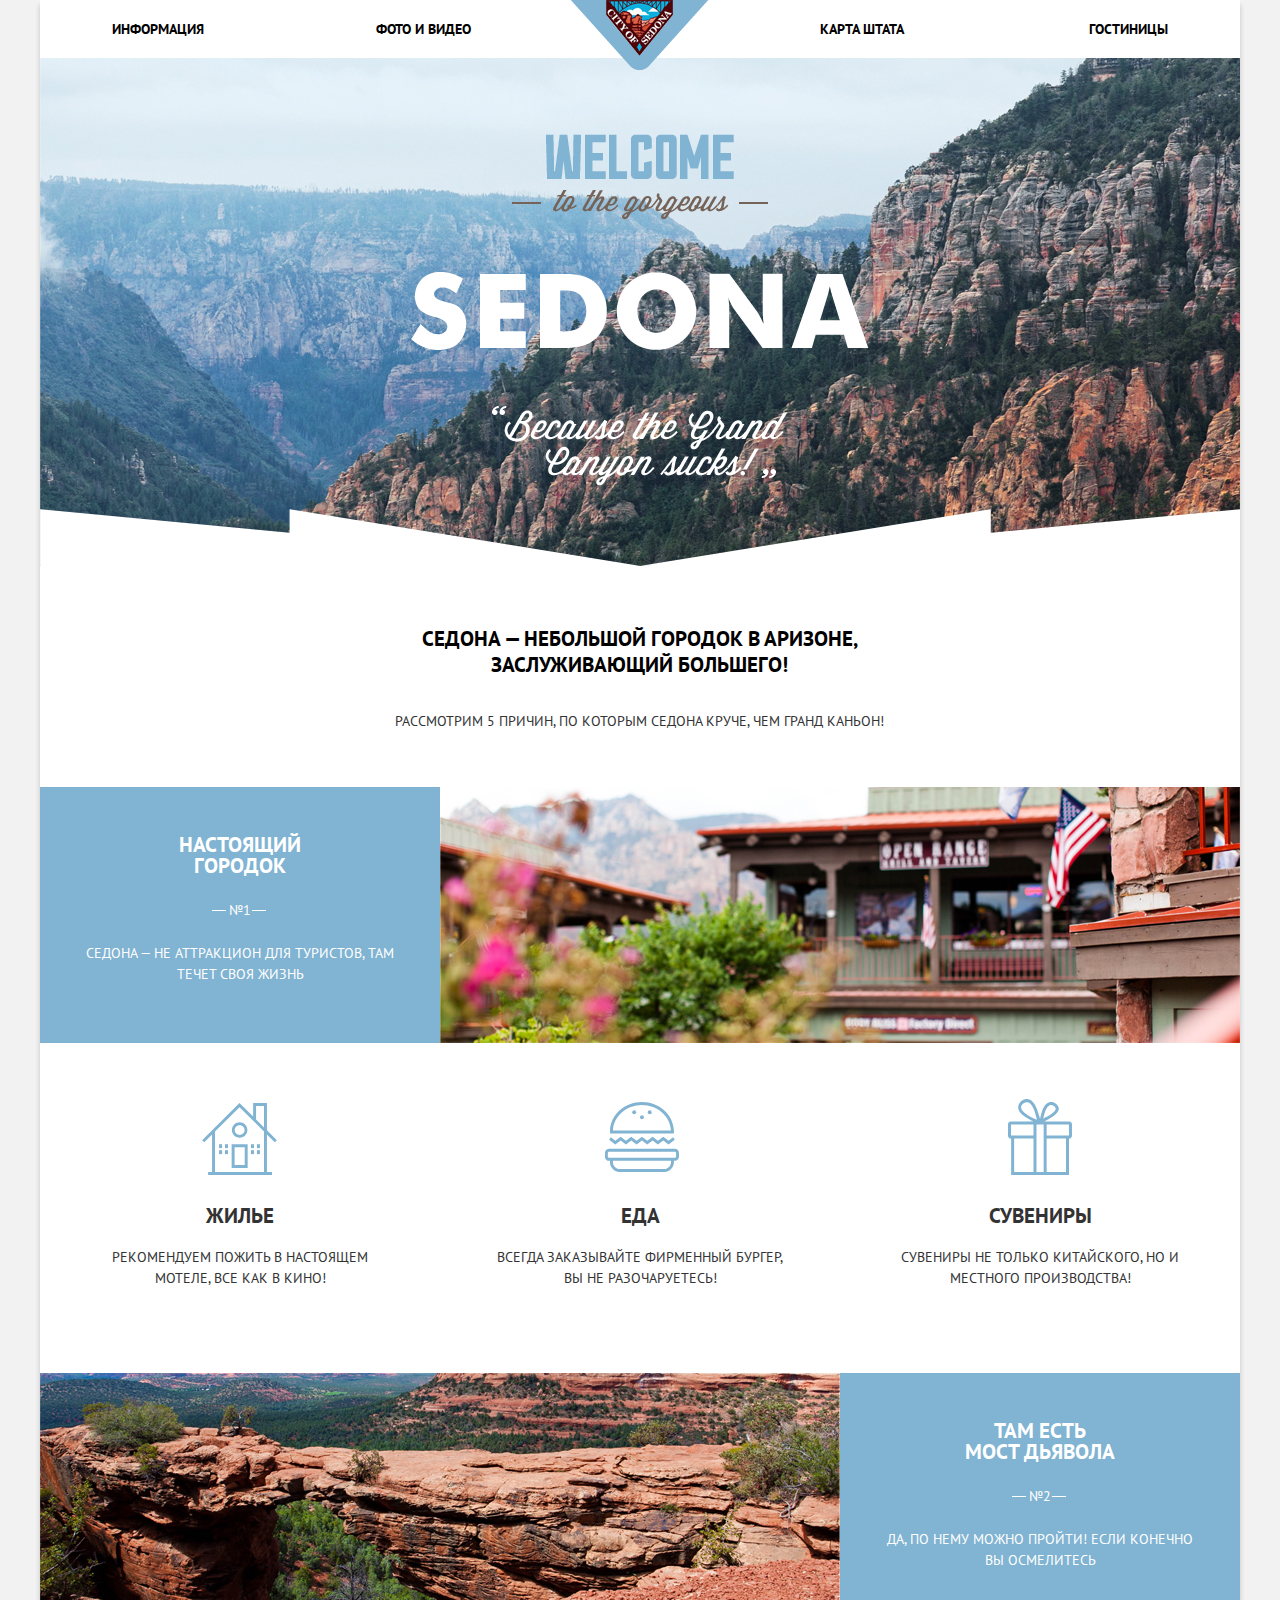
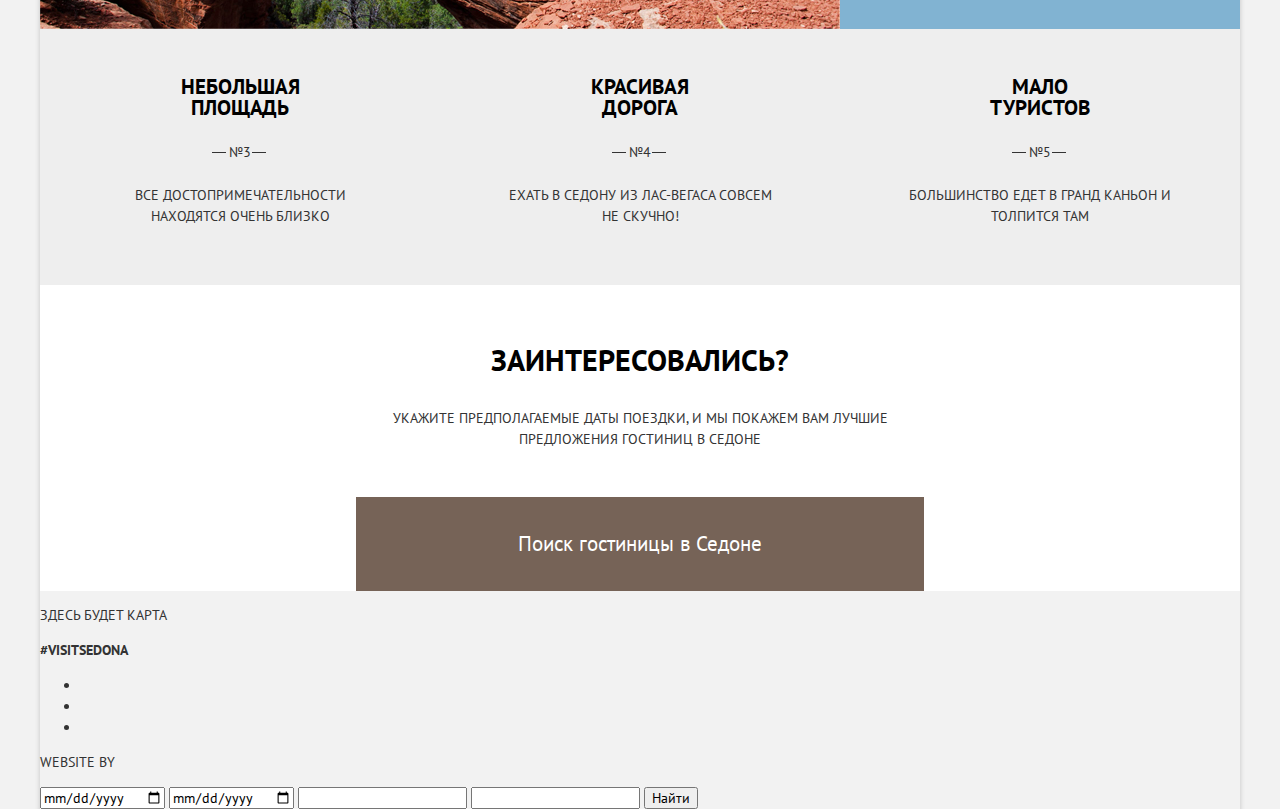
==== index.html @ 6e36c5c6 "add styles to reservation section" ====
<!DOCTYPE html>
<html lang="ru">

<head>
    <meta charset="UTF-8">
    <title>Седона</title>
    <link href="https://fonts.googleapis.com/css?family=PT+Sans:400,700&display=swap&subset=cyrillic" rel="stylesheet">
    <link href="css/normalize.css" rel="stylesheet">
    <link href="css/style.css" rel="stylesheet">
</head>

<body class="container">
    <header class="main-header">
        <a class="main-logo"><img src="img/main-logo.png" width="138" height="70" alt="Главный логотип"></a>
        <nav class="main-navigation">
            <ul class="main-menu">
                <li class="menu-item"><a href="#">Информация</a></li>
                <li class="menu-item"><a href="#">Фото и видео</a></li>
                <li class="menu-item"><a href="#">Карта штата</a></li>
                <li class="menu-item"><a href="hotels.html">Гостиницы</a></li>
            </ul>
        </nav>
        <div class="header-greeting-title">
            <img src="img/greetings_text.png" width="458" height="352" alt="Текст-приветствие">
        </div>
        <div class="about-description">
            <h2 class="visually-hidden">О городке Седона</h2>
            <b>Седона — небольшой городок в Аризоне, заслуживающий большего!</b>
            <p>Рассмотрим 5 причин, по которым Седона круче, чем гранд каньон!</p>
        </div>
    </header>
    <main>
        <h1 class="visually-hidden">Главная страница сайта «Седона»</h1>
        <section class="feature-1">
            <h2 class="visually-hidden">Первое преимущество городка Седона</h2>
            <div class="feature-info">
                <h2 class="feature-title">Настоящий<br> городок</h2>
                <p class="feature-number">№1</p>
                <p class="feature-description">Седона — не аттракцион для туристов, там течет своя жизнь</p>
            </div>
            <div class="feature-logo">
                <img src="img/feature_logo_1.jpg" width="800" height="256" alt="Фото городка Седона">
            </div>
        </section>
        <section class="services">
            <h2 class="visually-hidden">Услуги</h2>
            <ul class="services-list">
                <li class="services-item">
                    <h3 class="service-title">Жилье</h3>
                    <p class="service-description">Рекомендуем пожить в настоящем мотеле, все как в кино!</p>
                </li>
                <li class="services-item">
                    <h3 class="service-title">Еда</h3>
                    <p class="service-description">Всегда заказывайте фирменный бургер, вы не разочаруетесь!</p>
                </li>
                <li class="services-item">
                    <h3 class="service-title">Сувениры</h3>
                    <p class="service-description">Cувениры не только китайского, но и местного производства!</p>
                </li>
            </ul>
        </section>
        <section class="feature-2">
            <h2 class="visually-hidden">Второе преимущество городка Седона</h2>
            <div class="feature-logo">
                <img src="img/feature_logo_2.jpg" width="794" height="217" alt="Фото городка Седона">
            </div>
            <div class="feature-info">
                <h2 class="feature-title">Там есть<br> Мост дьявола</h2>
                <p class="feature-number">№2</p>
                <p class="feature-description">Да, по нему можно пройти! Если конечно вы осмелитесь</p>
            </div>
        </section>
        <section class="feature-3-5">
            <h2 class="visually-hidden">Остальные три преимущества городка Седона</h2>
            <div class="feature-info">
                <h2 class="feature-title">Небольшая<br> площадь</h2>
                <p class="feature-number">№3</p>
                <p class="feature-description">Все достопримечательности находятся очень близко</p>
            </div>
            <div class="feature-info">
                <h2 class="feature-title">Красивая<br> дорога</h2>
                <p class="feature-number">№4</p>
                <p class="feature-description">Ехать в Седону из Лас-Вегаса совсем не скучно!</p>
            </div>
            <div class="feature-info">
                <h2 class="feature-title">Мало<br> туристов</h2>
                <p class="feature-number">№5</p>
                <p class="feature-description">Большинство едет в гранд каньон и толпится там</p>
            </div>
        </section>
        <section class="reservation">
            <h2 class="visually-hidden">Резервирование гостиницы</h2>
            <b>Заинтересовались?</b>
            <p>Укажите предполагаемые даты поездки, и мы покажем вам лучшие предложения гостиниц в Седоне</p>
            <button type="button" class="reservation-button">Поиск гостиницы в Седоне</button>
        </section>
    </main>
    <footer class="main-footer">
        <div class="footer-contact-map">
            <h2 class="visually-hidden">Адрес города на интерактивной карте</h2>
            <p>Здесь будет карта</p>
        </div>
        <div class="footer-bottom">
            <b>#visitsedona</b>
            <div class="footer-social">
                <ul class="social-list">
                    <li><a class="social-item" href="#"><span class="visually-hidden">Twitter</span></a></li>
                    <li><a class="social-item" href="#"><span class="visually-hidden">Facebook</span></a></li>
                    <li><a class="social-item" href="#"><span class="visually-hidden">YouTube</span></a></li>
                </ul>
            </div>
            <div class="footer-developer">
                <p>Website by</p>
                <a class="footer-developer-logo" href="https://htmlacademy.ru/intensive/htmlcss"><span
                        class="visually-hidden">HTML Academy</span><a>
            </div>
        </div>
    </footer>
    <section class="modal">
        <h2 class="visually-hidden">Форма поиска гостиницы в Седоне</h2>
        <form action="" method="POST">
            <label for="date-arrived"></label>
            <input type="date" name="arrived-date" id="date-arrived">
            <label for="date-leave"></label>
            <input type="date" name="leave-date" id="date-leave">
            <label for="children"></label>
            <input type="text" name="children-number" id="children">
            <label for="adults"></label>
            <input type="text" name="adults-number" id="adults">
            <button type="submit">Найти</button>
        </form>
    </section>
</body>

</html>
---- css/style.css ----
body {
    min-width: 1200px;

    font-size: 14px;
    line-height: 21px;
    font-family: 'PT Sans', 'Arial', sans-serif;

    text-transform: uppercase;

    background-color: #f2f2f2;
    color: #333333;
}

.container {
    margin: 0 auto;

    width: 1200px;

    box-shadow: 0px 5px 5px 0px rgba(0, 0, 0, 0.2);
}

.visually-hidden:not(:focus):not(:active),
input[type="checkbox"].visually-hidden,
input[type="radio"].visually-hidden {
    position: absolute;

    width: 1px;
    height: 1px;
    margin: -1px;
    border: 0;
    padding: 0;

    white-space: nowrap;

    clip-path: inset(100%);
    clip: rect(0 0 0 0);
    overflow: hidden;
}

.main-header {
    position: relative;

    min-height: 780px;

    background-color: #fff;

    background: url("../img/header_bg.jpg") 0 0 no-repeat;
    z-index: -1;
}

.main-menu {
    display: flex;

    margin: 0;
    padding: 0 72px;

    list-style: none;

    background-color: #fff;
}

.main-logo img {
    position: absolute;

    display: block;
    top: 0;
    left: 50%;

    margin-left: -69px;

    width: 138px;
    height: 70px;
}

.menu-item {
    padding: 16px 0;

    width: 264px;

    text-align: left;
}

.menu-item:nth-child(n + 3) {
    text-align: right;
}

.menu-item a {

    line-height: 26px;
    font-weight: bold;

    text-decoration: none;

    color: #000;
}

.menu-item a:hover {
    color: #81b3d2;
}

.menu-item a:active {
    color: #000;
    opacity: 0.3;
}

.menu-item.current-page a,
.menu-item.current-page a:hover,
.menu-item.current-page a:active {
    color: #766357;
    opacity: 1;
}

.header-greeting-title {
    position: relative;

    padding-top: 76px;
    padding-bottom: 80px;
}

.header-greeting-title img {
    display: block;

    margin: 0 auto;
}

.header-greeting-title::after {
    content: "";

    position: absolute;

    bottom: 0;
    left: 0;

    width: 1200px;
    height: 57px;
    background: url("../img/decorate_header_shape.png") 0 0 no-repeat;
}

.about-description {
    padding: 60px 313px 53px 312px;
    background-color: #fff;
}

.about-description b {
    display: inline-block;

    padding-bottom: 30px;

    font-size: 21px;
    line-height: 26px;

    text-align: center;

    color: #000;
}

.about-description p {
    margin: 0;

    line-height: 26px;

    text-align: center;
}

.feature-1,
.feature-2,
.feature-3-5 {
    display: flex;
}

.feature-info {
    padding: 47px 45px 58px 45px;
    width: 400px;

    text-align: center;

    color: #fff;
    background-color: #81b3d2;
}

.feature-3-5 .feature-info {
    padding: 47px 60px 58px 60px;
    background-color: #eeeeee;
}

.feature-title {
    margin: 0;
    padding-bottom: 24px;

    font-size: 21px;
    line-height: 21px;
    font-weight: bold;
}

.feature-3-5 .feature-title {
    color: #000;
}

.feature-number {
    position: relative;

    display: inline-block;

    margin: 0;
    padding-bottom: 22px;
}

.feature-3-5 .feature-number {
    color: #333333;
}

.feature-number::before {
    content: "";

    position: absolute;

    top: 10px;
    left: -17px;

    width: 14px;
    height: 1px;
    background-color: #fff;
}

.feature-3-5 .feature-number::before {
    background-color: #333333;
}

.feature-number::after {
    content: "";

    position: absolute;

    top: 10px;
    left: 23px;

    width: 14px;
    height: 1px;
    background-color: #fff;
}

.feature-3-5 .feature-number::after {
    background-color: #333333;
}

.feature-description {
    margin: 0;
}

.feature-3-5 .feature-description {
    color: #333333;
}

.feature-logo {
    width: 800px;
    height: 256px;
}

.feature-logo img {
    width: 800px;
    height: 256px;
}

.services {
    background-color: #fff;
}

.services-list {
    display: flex;

    margin: 0;
    padding: 0;

    list-style: none;
}

.services-item {
    position: relative;

    padding: 162px 55px 84px 55px;
    width: 400px;

    text-align: center;
}

.services-item:after {
    content: "";

    position: absolute;

    top: 60px;
    left: 50%;
}

.services-item:first-child:after {
    top: 60px;

    width: 76px;
    height: 72px;

    margin-left: -38px;

    background: url("../img/icon-1.svg") 0 0 no-repeat;
}

.services-item:nth-child(2):after {
    top: 59px;

    width: 74px;
    height: 70px;

    margin-left: -35px;
    background: url("../img/icon-2.svg") 0 0 no-repeat;
}

.services-item:last-child:after {
    top: 56px;

    width: 64px;
    height: 76px;

    margin-left: -32px;
    background: url("../img/icon-3.svg") 0 0 no-repeat;
}

.service-title {
    margin: 0;
    padding-bottom: 21px;

    font-size: 21px;
    line-height: 21px;
    font-weight: bold;
}

.service-description {
    margin: 0;
}

.reservation {
    padding: 57px 316px 0 316px;
    background-color: #fff;
}


.reservation b {
    display: inline-block;

    padding-bottom: 30px;

    width: 568px;

    font-size: 30px;
    line-height: 36px;
    font-weight: bold;

    text-align: center;

    color: #000;
}

.reservation p {
    margin: 0;
    padding-bottom: 47px;

    text-align: center;
}

.reservation-button {
    font: inherit;
    color: inherit;

    display: inline-block;

    margin: 0 auto;
    padding: 34px 140px;

    font-size: 21px;
    line-height: 26px;

    width: 568px;

    color: #fff;
    background-color: #766357;
    border: none;
}

.reservation-button:hover {
    background-color: #604e43;
}

.reservation-button:active {
    background-color: #503e33;
    color: rgba(255, 255, 255, 0.3);
}
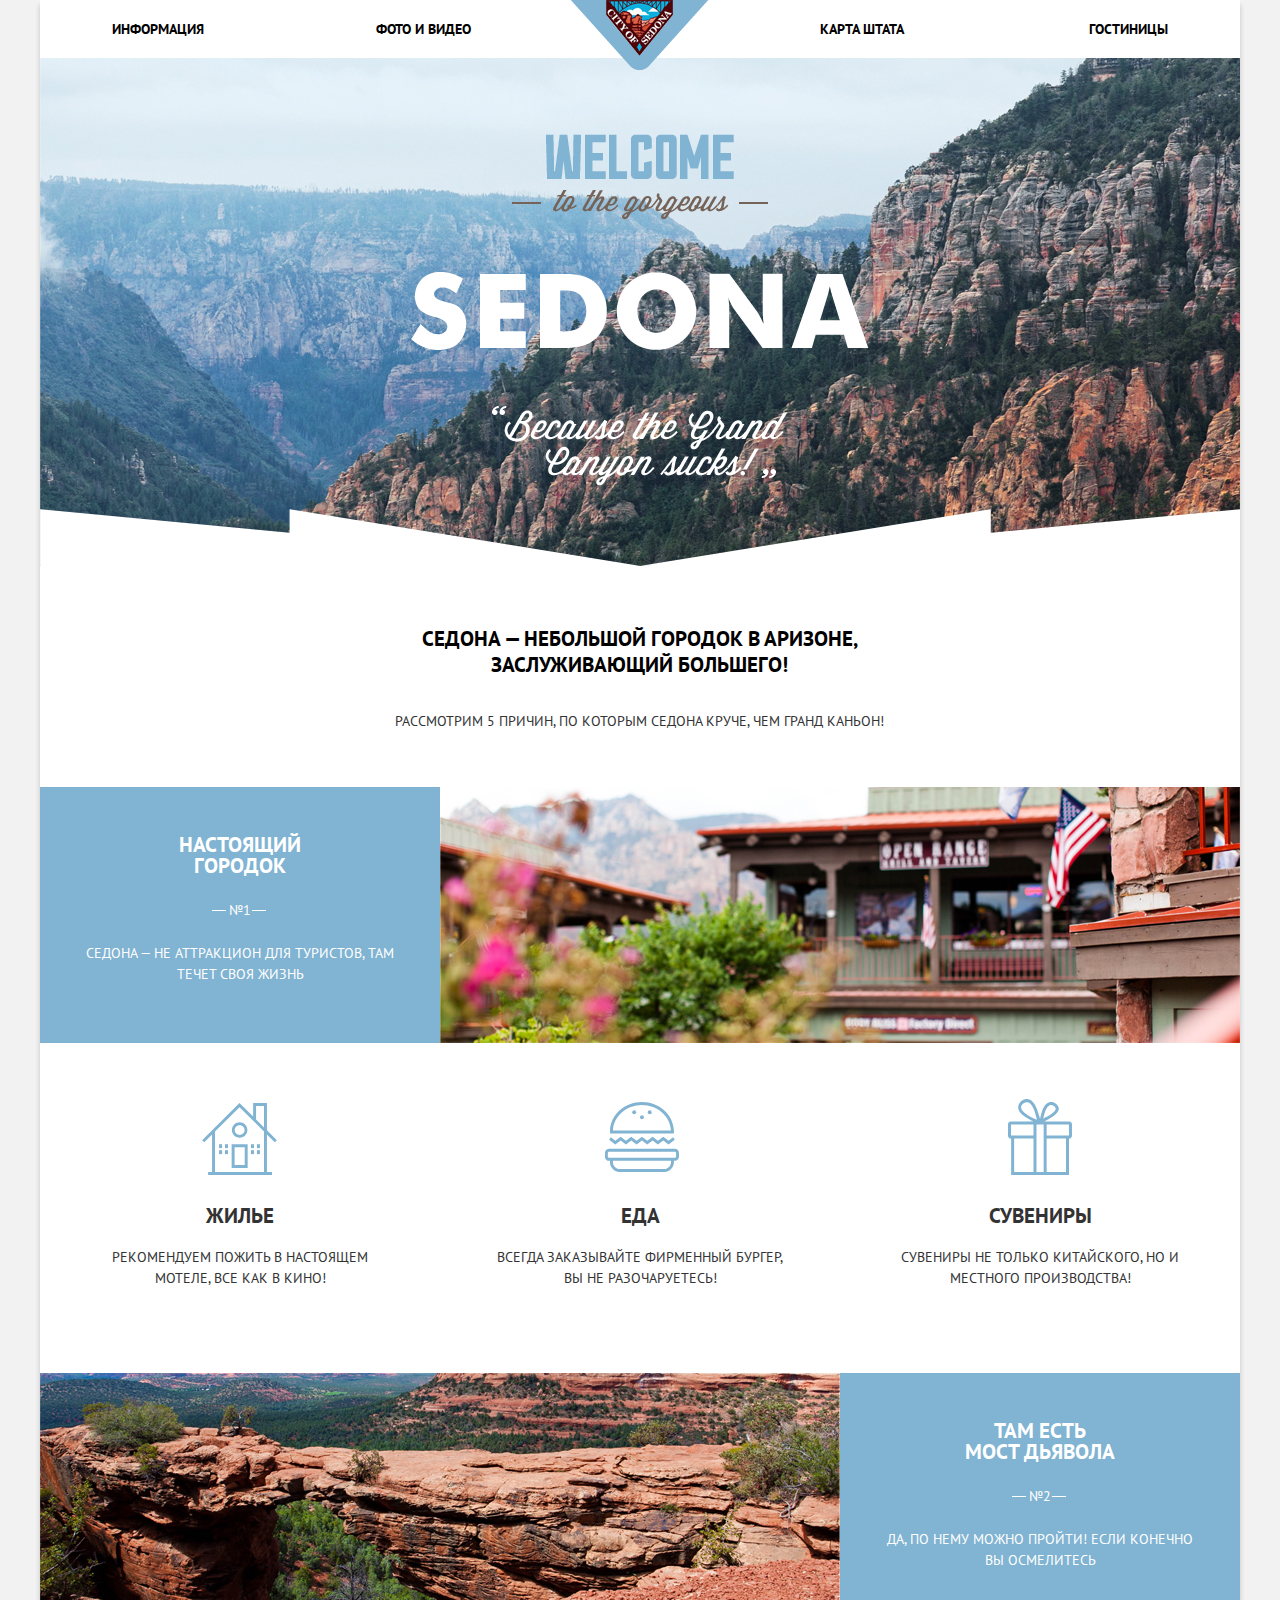
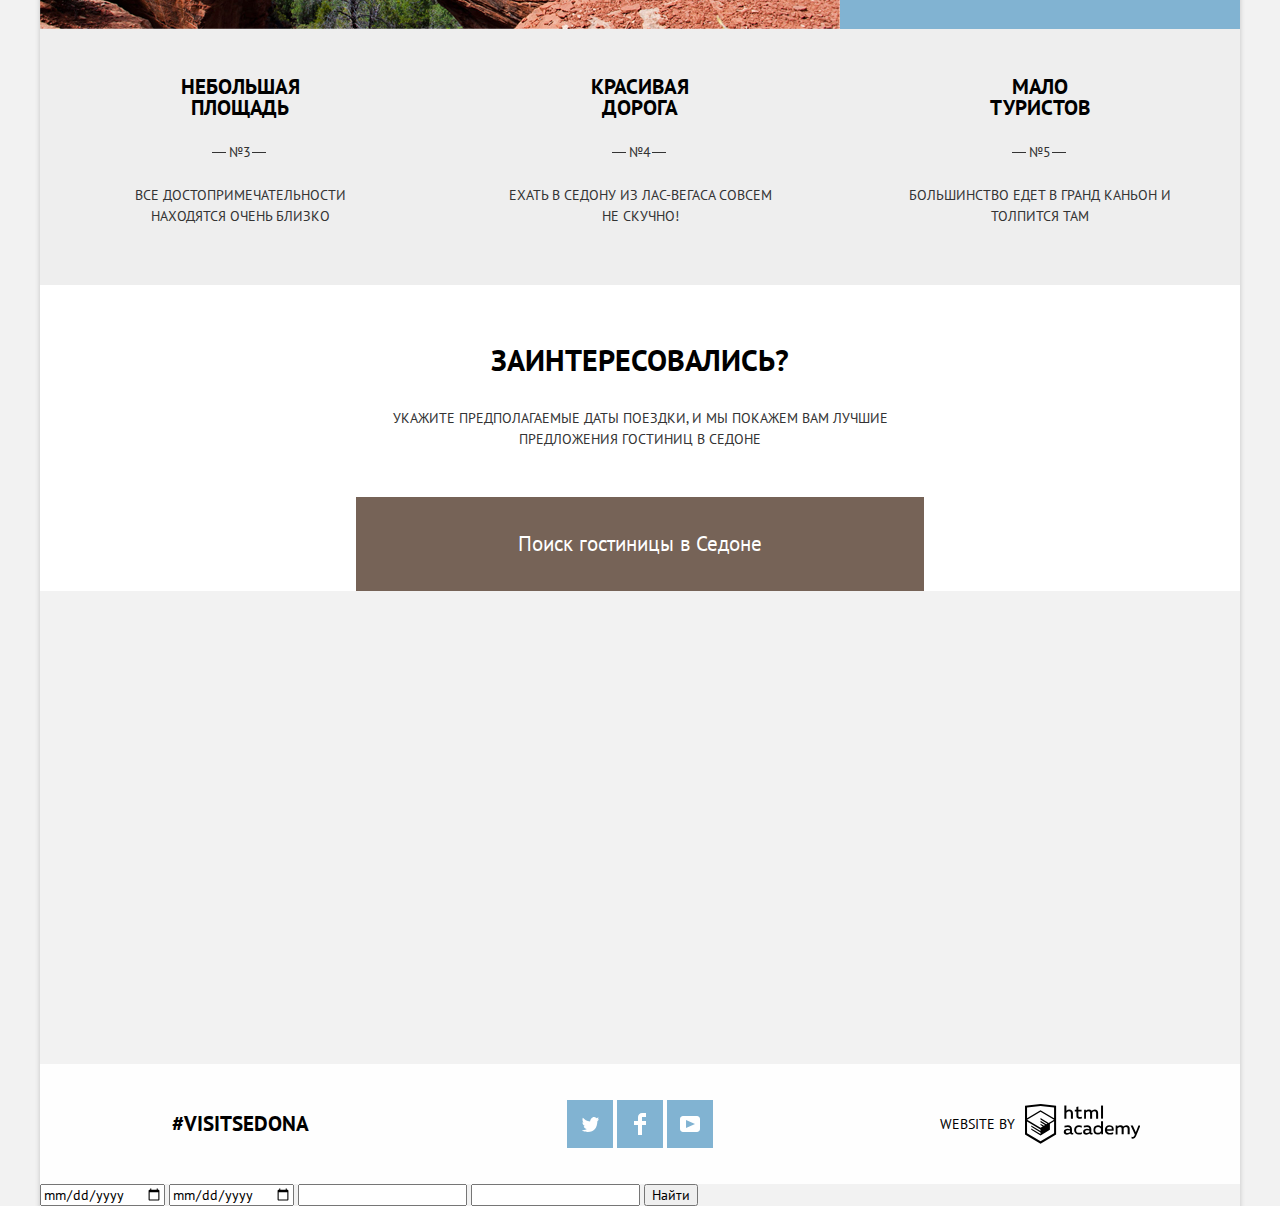
==== commit d42cba7d: "finish styling main page" ====
--- a/index.html
+++ b/index.html
@@ -97,22 +97,27 @@
     </main>
     <footer class="main-footer">
         <div class="footer-contact-map">
-            <h2 class="visually-hidden">Адрес города на интерактивной карте</h2>
-            <p>Здесь будет карта</p>
-        </div>
-        <div class="footer-bottom">
-            <b>#visitsedona</b>
-            <div class="footer-social">
-                <ul class="social-list">
-                    <li><a class="social-item" href="#"><span class="visually-hidden">Twitter</span></a></li>
-                    <li><a class="social-item" href="#"><span class="visually-hidden">Facebook</span></a></li>
-                    <li><a class="social-item" href="#"><span class="visually-hidden">YouTube</span></a></li>
-                </ul>
-            </div>
-            <div class="footer-developer">
-                <p>Website by</p>
-                <a class="footer-developer-logo" href="https://htmlacademy.ru/intensive/htmlcss"><span
-                        class="visually-hidden">HTML Academy</span><a>
+            <h2 class="visually-hidden">Расположение города Седона на интерактивной карте</h2>
+            <iframe
+                src="https://www.google.com/maps/embed?pb=!1m18!1m12!1m3!1d52385.180521614544!2d-111.83024357433062!3d34.85437335647266!2m3!1f0!2f0!3f0!3m2!1i1024!2i768!4f13.1!3m3!1m2!1s0x872da132f942b00d%3A0x5548c523fa6c8efd!2z0KHQtdC00L7QvdCwLCDQkNGA0LjQt9C-0L3QsCA4NjMzNiwg0KHQqNCQ!5e0!3m2!1sru!2sse!4v1571425984824!5m2!1sru!2sse"
+                frameborder="0" allowfullscreen=""></iframe>
+            <div class="footer-bottom">
+                <b>#visitsedona</b>
+                <div class="footer-social">
+                    <ul class="social-list">
+                        <li><a class="social-item social-vk" href="#"><span class="visually-hidden">Twitter</span></a>
+                        </li>
+                        <li><a class="social-item social-fb" href="#"><span class="visually-hidden">Facebook</span></a>
+                        </li>
+                        <li><a class="social-item social-youtube" href="#"><span
+                                    class="visually-hidden">YouTube</span></a></li>
+                    </ul>
+                </div>
+                <div class="footer-developer">
+                    <p>Website by</p>
+                    <a class="footer-developer-logo" href="https://htmlacademy.ru/intensive/htmlcss"><span
+                            class="visually-hidden">HTML Academy</span><a>
+                </div>
             </div>
         </div>
     </footer>
--- a/css/style.css
+++ b/css/style.css
@@ -391,4 +391,177 @@
 .reservation-button:active {
     background-color: #503e33;
     color: rgba(255, 255, 255, 0.3);
+}
+
+.footer-contact-map {
+    position: relative;
+
+    width: 1200px;
+    height: 593px;
+}
+
+.footer-contact-map iframe {
+    width: 100%;
+    height: 100%;
+}
+
+.footer-bottom {
+    display: flex;
+    align-items: center;
+
+    position: absolute;
+
+    bottom: 0;
+    left: 0;
+
+    background-color: rgba(255, 255, 255, 0.9);
+}
+
+.footer-bottom b {
+    display: inline-block;
+
+    width: 400px;
+
+    font-size: 21px;
+    line-height: 26px;
+    font-weight: bold;
+
+    text-align: center;
+
+    color: #000;
+}
+
+.footer-social {
+    width: 400px;
+
+    padding: 36px 0;
+
+    text-align: center;
+}
+
+.social-list {
+    display: block;
+
+    margin: auto 0;
+    padding: 0;
+
+    list-style: none;
+}
+
+.social-list li {
+    display: inline-block;
+
+    vertical-align: middle;
+}
+
+.social-item {
+    position: relative;
+
+    display: block;
+
+    padding-right: 4px;
+
+    width: 46px;
+    height: 48px;
+
+    background-color: #81b3d2;
+}
+
+.social-item:hover {
+    background-color: #669ec0;
+}
+
+.social-item:active {
+    background-color: #5496bd;
+}
+
+.social-item:active::before {
+    opacity: 0.3;
+}
+
+.social-item:last-child {
+    padding-right: 0px;
+}
+
+.social-item::before {
+    content: "";
+
+    position: absolute;
+}
+
+.social-vk::before {
+    top: 50%;
+    left: 50%;
+
+    margin-top: -8px;
+    margin-left: -9px;
+
+    width: 18px;
+    height: 16px;
+
+    background: url("../img/twitter.svg") center no-repeat;
+}
+
+.social-fb::before {
+    top: 50%;
+    left: 50%;
+
+    margin-top: -11px;
+    margin-left: -6px;
+
+    width: 12px;
+    height: 22px;
+
+    background: url("../img/facebook.svg") center no-repeat;
+}
+
+.social-youtube::before {
+    top: 50%;
+    left: 50%;
+
+    margin-top: -8px;
+    margin-left: -10px;
+
+    width: 20px;
+    height: 16px;
+
+    background: url("../img/youtube.svg") center no-repeat;
+}
+
+.footer-developer {
+    width: 400px;
+
+    text-align: center;
+}
+
+.footer-developer p {
+    display: inline-block;
+
+    vertical-align: middle;
+
+    margin: 0;
+    padding-right: 6px;
+
+    line-height: 26px;
+
+    color: #000;
+}
+
+.footer-developer-logo {
+    display: inline-block;
+
+    vertical-align: middle;
+
+    width: 115px;
+    height: 42px;
+
+    background: url("../img/developer_logo_black.svg") center no-repeat;
+}
+
+.footer-developer-logo:hover {
+    background-image: url("../img/developer_logo_blue.svg");
+}
+
+.footer-developer-logo:active {
+    background-image: url("../img/developer_logo_grey.svg");
 }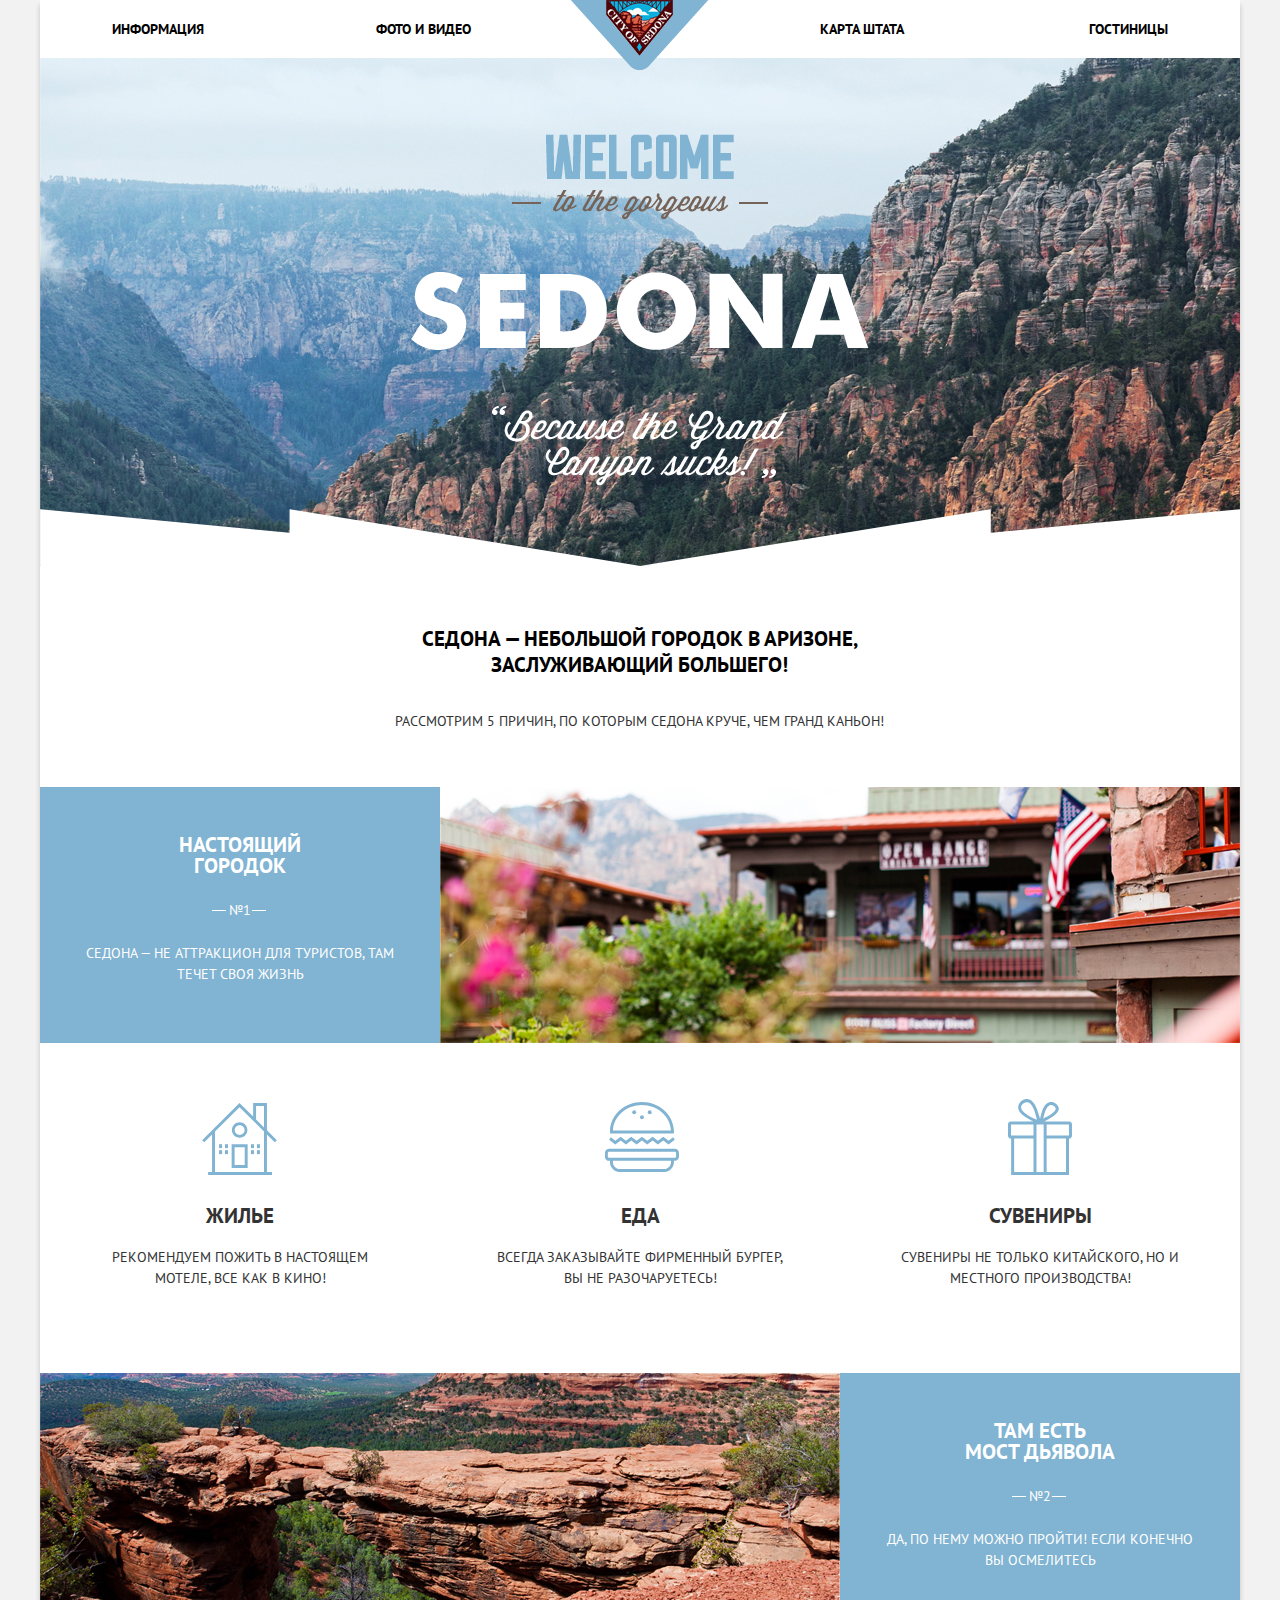
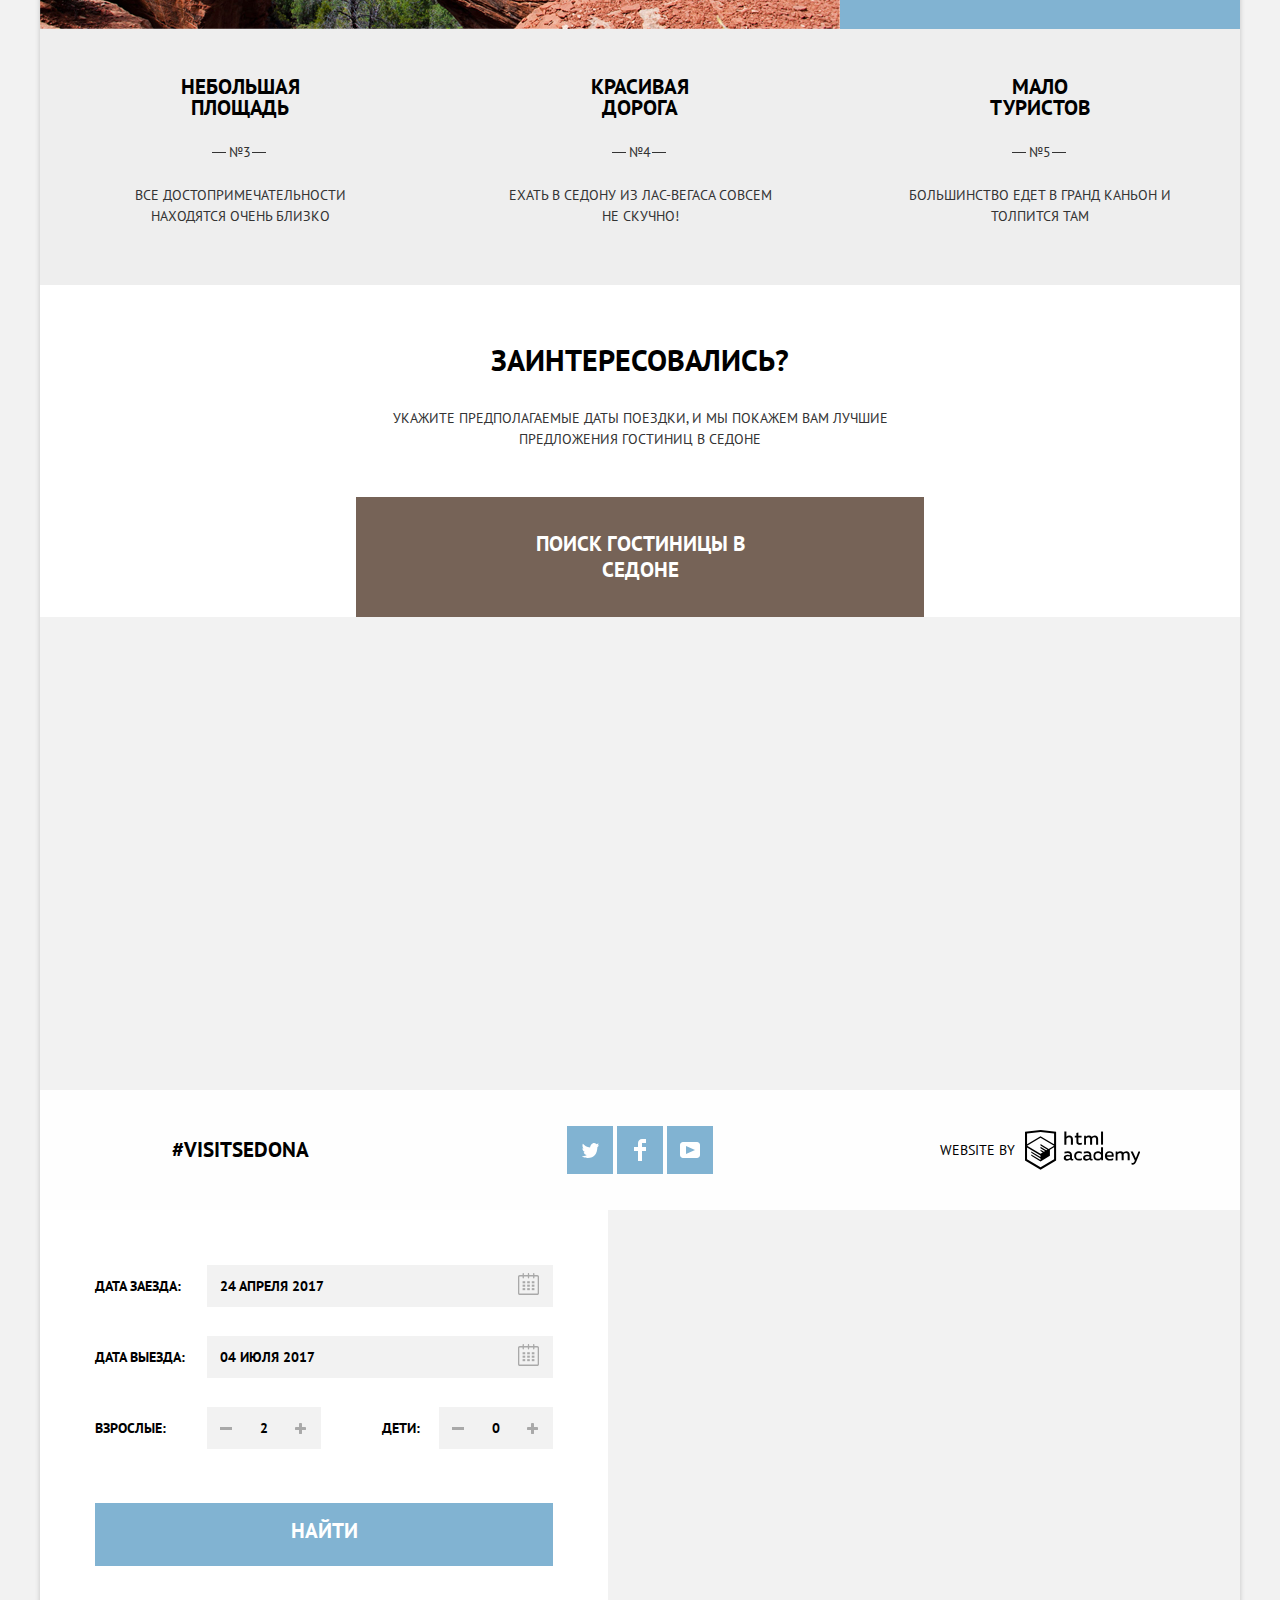
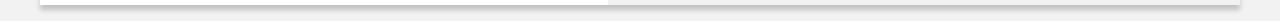
==== commit 627ab126: "fix header menu, add modal popup styles" ====
--- a/index.html
+++ b/index.html
@@ -123,16 +123,28 @@
     </footer>
     <section class="modal">
         <h2 class="visually-hidden">Форма поиска гостиницы в Седоне</h2>
-        <form action="" method="POST">
-            <label for="date-arrived"></label>
-            <input type="date" name="arrived-date" id="date-arrived">
-            <label for="date-leave"></label>
-            <input type="date" name="leave-date" id="date-leave">
-            <label for="children"></label>
-            <input type="text" name="children-number" id="children">
-            <label for="adults"></label>
-            <input type="text" name="adults-number" id="adults">
-            <button type="submit">Найти</button>
+        <form class="modal-form" action="" method="POST">
+            <div class="form-group">
+                <label for="date-arrived">Дата заезда:</label>
+                <input type="text" name="arrived-date" id="date-arrived" value="24 апреля 2017">
+                <span class="calendar-icon"></span>
+            </div>
+            <div class="form-group">
+                <label for="date-leave">Дата выезда:</label>
+                <input type="text" name="leave-date" id="date-leave" value="04 июля 2017">
+                <span class="calendar-icon"></span>
+            </div>
+            <div class="form-group form-group-age">
+                <div class="form-group-age-adults">
+                    <label for="adults">Взрослые:</label>
+                    <input type="text" name="adults-number" id="adults" value="2">
+                </div>
+                <div class="form-group-age-children">
+                    <label for="children">Дети:</label>
+                    <input type="text" name="children-number" id="children" value="0">
+                </div>
+            </div>
+            <button type="submit" class="modal-button">Найти</button>
         </form>
     </section>
 </body>
--- a/css/style.css
+++ b/css/style.css
@@ -45,7 +45,6 @@
     background-color: #fff;
 
     background: url("../img/header_bg.jpg") 0 0 no-repeat;
-    z-index: -1;
 }
 
 .main-menu {
@@ -85,7 +84,6 @@
 }
 
 .menu-item a {
-
     line-height: 26px;
     font-weight: bold;
 
@@ -372,10 +370,12 @@
     display: inline-block;
 
     margin: 0 auto;
-    padding: 34px 140px;
+    padding: 34px 139px;
 
     font-size: 21px;
     line-height: 26px;
+    font-weight: bold;
+    text-transform: uppercase;
 
     width: 568px;
 
@@ -564,4 +564,147 @@
 
 .footer-developer-logo:active {
     background-image: url("../img/developer_logo_grey.svg");
+}
+
+.modal {
+    box-sizing: border-box;
+
+    padding: 55px;
+
+    width: 568px;
+    height: 395px;
+
+    background-color: #fff;
+}
+
+.form-group {
+    position: relative;
+
+    display: block;
+}
+
+.form-group label {
+    display: inline-block;
+
+    width: 93px;
+
+    padding-right: 15px;
+
+    line-height: 26px;
+
+    font-weight: bold;
+
+    color: #000;
+}
+
+.form-group input {
+    font: inherit;
+
+    box-sizing: border-box;
+
+    margin-bottom: 29px;
+    padding: 8px 13px;
+
+    width: 346px;
+
+    line-height: 26px;
+    font-weight: bold;
+
+    color: #000;
+    background-color: #f2f2f2;
+
+    text-transform: uppercase;
+
+    border: none;
+}
+
+.calendar-icon {
+    position: absolute;
+
+    display: block;
+
+    width: 21px;
+    height: 22px;
+
+    top: 8px;
+    right: 14px;
+
+    background: url("../img/calendar.svg") center no-repeat;
+}
+
+.form-group-age {
+    display: flex;
+    justify-content: space-between;
+}
+
+.form-group-age-children label {
+    text-align: right;
+}
+
+.form-group-age input {
+    margin-bottom: 54px;
+    padding: 8px 38px;
+
+    width: 114px;
+
+    text-align: center;
+}
+
+.form-group-age-adults,
+.form-group-age-children {
+    position: relative;
+}
+
+
+.form-group-age-adults::before,
+.form-group-age-children::before {
+    content: "";
+
+    position: absolute;
+
+    width: 12px;
+    height: 3px;
+
+    top: 20px;
+    left: 125px;
+
+    background-color: #a9a9a9;
+}
+
+.form-group-age-adults::after,
+.form-group-age-children::after {
+    content: "";
+
+    position: absolute;
+
+    width: 11px;
+    height: 11px;
+
+    top: 16px;
+    left: 200px;
+
+    background: url("../img/form-plus.png") center no-repeat;
+}
+
+.modal-button {
+    font: inherit;
+
+    display: inline-block;
+
+    margin: 0 auto;
+    margin-bottom: 55px;
+    padding: 15px 196px 22px 196px;
+
+    font-size: 21px;
+    line-height: 26px;
+    font-weight: bold;
+
+    text-transform: uppercase;
+
+    width: 458px;
+
+    color: #fff;
+    background-color: #81b3d2;
+    border: none;
+
 }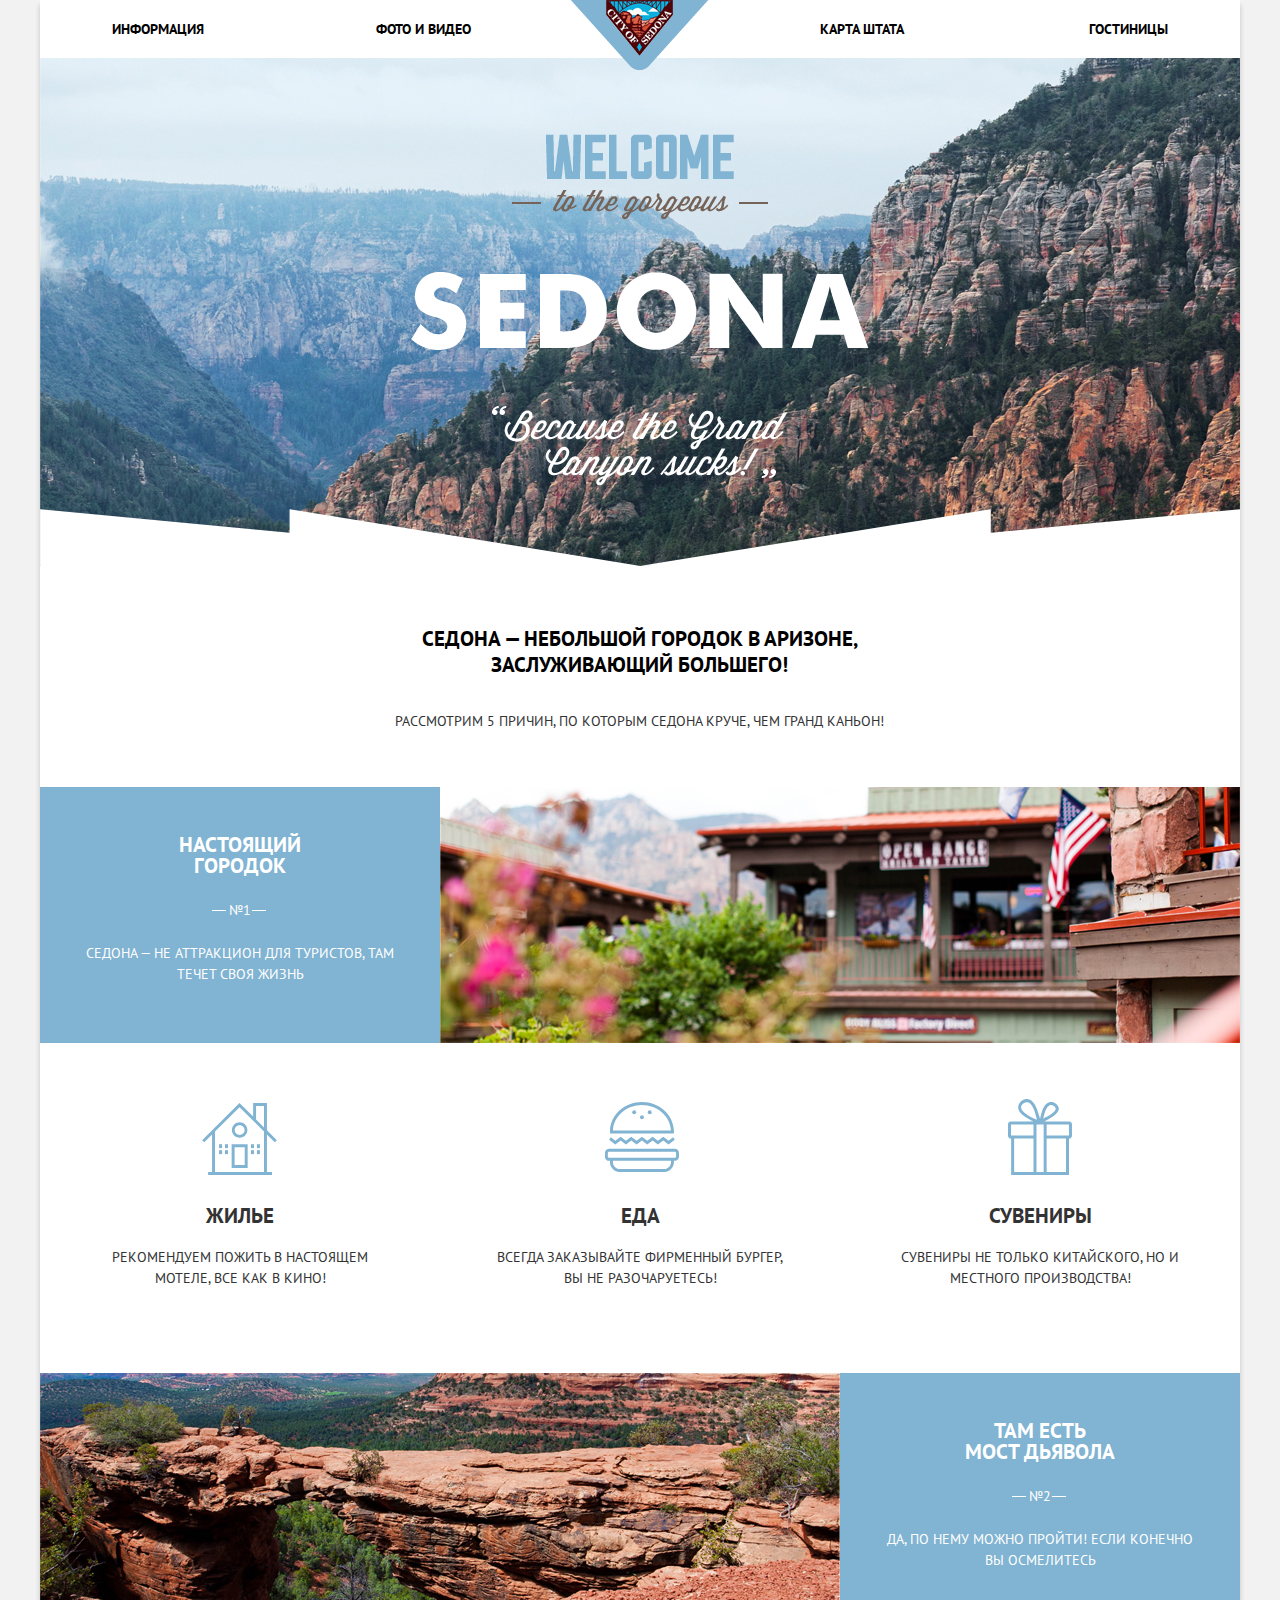
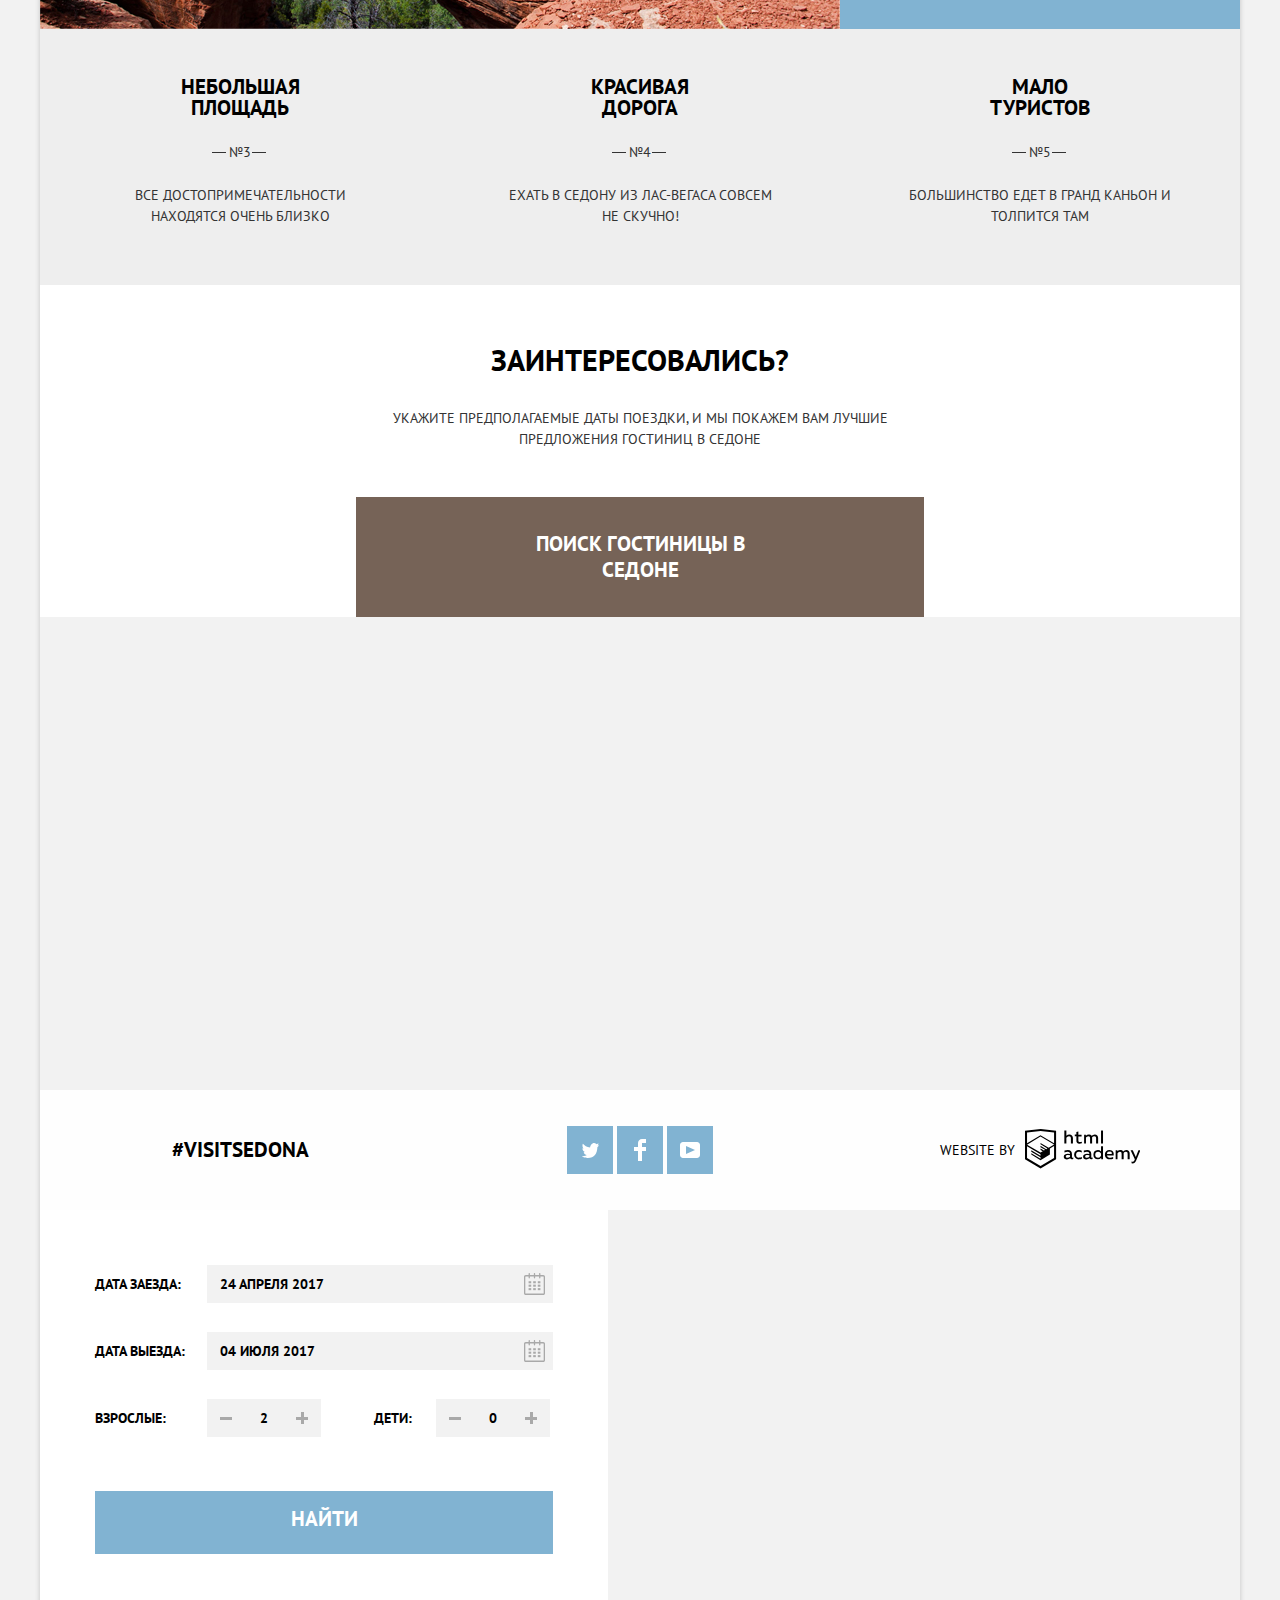
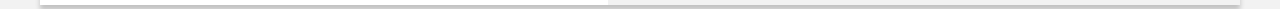
==== commit 73d9c83c: "completely redesigned modal popup form, add .svg images inline in HTML" ====
--- a/index.html
+++ b/index.html
@@ -115,8 +115,44 @@
                 </div>
                 <div class="footer-developer">
                     <p>Website by</p>
-                    <a class="footer-developer-logo" href="https://htmlacademy.ru/intensive/htmlcss"><span
-                            class="visually-hidden">HTML Academy</span><a>
+                    <a class="footer-developer-logo" href="https://htmlacademy.ru/intensive/htmlcss"><svg id="Layer_1"
+                            data-name="Layer 1" xmlns="http://www.w3.org/2000/svg" viewBox="0 0 113 39">
+                            <title>logo_name</title>
+                            <path
+                                d="M401.93,351.51a2.07,2.07,0,0,0,.58-0.11v1.4a3.41,3.41,0,0,1-1.24.22,1.75,1.75,0,0,1-1.75-1,5.08,5.08,0,0,1-3.3,1.13c-1.59,0-3.06-.87-3.06-2.68,0-2.24,2.08-2.93,3.9-2.93a11.63,11.63,0,0,1,2.28.26v-0.31c0-1.09-.8-1.86-2.3-1.86a7.79,7.79,0,0,0-3.15.67v-1.79a10.72,10.72,0,0,1,3.35-.58c2.48,0,4,1.18,4,3.83v3.14A0.57,0.57,0,0,0,401.93,351.51Zm-6.76-1.19a1.42,1.42,0,0,0,1.64,1.29,3.56,3.56,0,0,0,2.53-1V349.1a10.21,10.21,0,0,0-1.9-.22C396.34,348.89,395.17,349.23,395.17,350.33Z"
+                                transform="translate(-355.09 -323.29)" />
+                            <path
+                                d="M408.15,343.91a5.29,5.29,0,0,1,2.7.67v1.79a4.28,4.28,0,0,0-2.42-.73,2.89,2.89,0,1,0,0,5.76,5.26,5.26,0,0,0,2.55-.67v1.8a6.58,6.58,0,0,1-2.9.6,4.42,4.42,0,0,1-4.72-4.54A4.54,4.54,0,0,1,408.15,343.91Z"
+                                transform="translate(-355.09 -323.29)" />
+                            <path
+                                d="M420.93,351.51a2.07,2.07,0,0,0,.58-0.11v1.4a3.41,3.41,0,0,1-1.24.22,1.75,1.75,0,0,1-1.75-1,5.08,5.08,0,0,1-3.3,1.13c-1.59,0-3.06-.87-3.06-2.68,0-2.24,2.08-2.93,3.9-2.93a11.63,11.63,0,0,1,2.28.26v-0.31c0-1.09-.8-1.86-2.3-1.86a7.79,7.79,0,0,0-3.15.67v-1.79a10.72,10.72,0,0,1,3.35-.58c2.48,0,4,1.18,4,3.83v3.14A0.57,0.57,0,0,0,420.93,351.51Zm-6.76-1.19a1.42,1.42,0,0,0,1.64,1.29,3.56,3.56,0,0,0,2.53-1V349.1a10.21,10.21,0,0,0-1.9-.22C415.33,348.89,414.17,349.23,414.17,350.33Z"
+                                transform="translate(-355.09 -323.29)" />
+                            <path
+                                d="M431.76,340.14V352.9H430v-1.39a4.07,4.07,0,0,1-3.35,1.62,4.62,4.62,0,0,1,0-9.22,4,4,0,0,1,3.15,1.37v-5.14h2ZM427,345.62a2.9,2.9,0,0,0,0,5.8,3,3,0,0,0,2.79-1.84v-2.13A3.06,3.06,0,0,0,427,345.62Z"
+                                transform="translate(-355.09 -323.29)" />
+                            <path
+                                d="M438.08,343.91c3.48,0,4.68,2.81,4.12,5.34h-6.58c0.22,1.57,1.75,2.22,3.35,2.22a6.41,6.41,0,0,0,2.77-.62v1.68a7.5,7.5,0,0,1-3.14.6c-2.68,0-5-1.53-5-4.61A4.39,4.39,0,0,1,438.08,343.91Zm0.09,1.62a2.39,2.39,0,0,0-2.57,2.26h4.85A2.06,2.06,0,0,0,438.17,345.53Z"
+                                transform="translate(-355.09 -323.29)" />
+                            <path
+                                d="M444.19,352.9v-8.75h1.73v1.09a4,4,0,0,1,2.92-1.33,3,3,0,0,1,2.73,1.4,4.33,4.33,0,0,1,3.06-1.4,3.21,3.21,0,0,1,3.32,3.52v5.47h-2v-5.41a1.67,1.67,0,0,0-1.73-1.84,2.94,2.94,0,0,0-2.17,1.18c0,0.2,0,.4,0,0.6v5.47h-2v-5.41a1.67,1.67,0,0,0-1.73-1.84,3.11,3.11,0,0,0-2.32,1.35v5.91h-2Z"
+                                transform="translate(-355.09 -323.29)" />
+                            <path
+                                d="M466.56,344.15h2l-4.1,9.93c-0.95,2.28-2.19,3-3.52,3a5,5,0,0,1-1.15-.15v-1.66a3,3,0,0,0,.89.13c0.95,0,1.66-.67,2.17-2l0.18-.44-4.16-8.82H461l3,6.6Z"
+                                transform="translate(-355.09 -323.29)" />
+                            <path
+                                d="M395.75,324.82v5a4,4,0,0,1,2.83-1.2,3.41,3.41,0,0,1,3.61,3.57v5.41h-2v-5.16a1.9,1.9,0,0,0-2-2.1,3.08,3.08,0,0,0-2.44,1.46v5.8h-2V324.82h2Z"
+                                transform="translate(-355.09 -323.29)" />
+                            <path
+                                d="M407.52,325.71v3.12h3.17v1.71h-3.17v4c0,1.15.53,1.53,1.66,1.53a4.71,4.71,0,0,0,1.77-.35v1.68a7.14,7.14,0,0,1-2.35.38,2.68,2.68,0,0,1-3-2.88v-4.38H404v-1.71h1.57v-2.64Z"
+                                transform="translate(-355.09 -323.29)" />
+                            <path
+                                d="M413.19,337.58v-8.75h1.73v1.09a4,4,0,0,1,2.92-1.33,3,3,0,0,1,2.73,1.4,4.33,4.33,0,0,1,3.06-1.4,3.21,3.21,0,0,1,3.32,3.52v5.47h-2v-5.41a1.67,1.67,0,0,0-1.73-1.84,2.94,2.94,0,0,0-2.17,1.18c0,0.2,0,.4,0,0.6v5.47h-2v-5.41a1.67,1.67,0,0,0-1.73-1.84,3.11,3.11,0,0,0-2.32,1.35v5.91h-2Z"
+                                transform="translate(-355.09 -323.29)" />
+                            <rect x="74.72" y="1.52" width="1.95" height="12.76" />
+                            <path
+                                d="M370.53,323.31l-0.16,0-15.28,1.6v28L370.37,362l15.28-9.09v-28Zm13.12,28.45-13.28,7.9-13.28-7.9V340.28l13.22,7.87,0,1.43-9.07-5.4v1.38l9.11,5.47,0,1.46-9.1-5.42v1.38l9.11,5.47h0l9.19-5.5v-1.39h0v-4.52l4.1-2.45v11.67Zm0-13.16L380,340.74h0l-1.68,1-8-4.76v1.38l6.84,4.07-0.06,0-0.15.09-1,.57-5.64-3.36v1.38l4.45,2.65-1.05.7,0,0-3.36-2v1.38l2.21,1.3-2.25,1.35-13.16-7.82,13.17-7.92h0Zm0-1.39-13.35-7.87h0l-13.2,7.86v-10.5l13.28-1.39,13.28,1.39v10.51Z"
+                                transform="translate(-355.09 -323.29)" />
+                        </svg><span class="visually-hidden">HTML Academy</span><a>
                 </div>
             </div>
         </div>
@@ -126,22 +162,86 @@
         <form class="modal-form" action="" method="POST">
             <div class="form-group">
                 <label for="date-arrived">Дата заезда:</label>
-                <input type="text" name="arrived-date" id="date-arrived" value="24 апреля 2017">
-                <span class="calendar-icon"></span>
+                <div class="form-date-wrapper">
+                    <input type="text" name="arrived-date" id="date-arrived" placeholder="24 апреля 2017">
+                    <button type="button" class="calendar-button"><svg class="calendar-icon" version="1.1" id="Layer_1"
+                            xmlns="http://www.w3.org/2000/svg" xmlns:xlink="http://www.w3.org/1999/xlink" x="0px"
+                            y="0px" width="21px" height="22px" viewBox="0 0 21 22" enable-background="new 0 0 21 22"
+                            xml:space="preserve" fill="#a9a9a9">
+                            <g id="calendar_1_">
+                                <path
+                                    d="M19.251,2.025h-2.845V0.648c0-0.381-0.294-0.689-0.656-0.689c-0.363,0-0.656,0.308-0.656,0.689v1.377h-3.938V0.648
+                        c0-0.381-0.294-0.689-0.655-0.689c-0.363,0-0.657,0.308-0.657,0.689v1.377H5.906V0.648c0-0.381-0.294-0.689-0.656-0.689
+                        c-0.363,0-0.657,0.308-0.657,0.689v1.377H1.75C0.784,2.025,0,2.847,0,3.862v16.302C0,21.179,0.784,22,1.75,22h17.501
+                        C20.217,22,21,21.179,21,20.164V3.862C21,2.847,20.217,2.025,19.251,2.025z M19.688,20.164c0,0.253-0.195,0.459-0.437,0.459H1.75
+                        c-0.241,0-0.438-0.206-0.438-0.459V3.862c0-0.253,0.196-0.459,0.438-0.459h2.844v1.378c0,0.381,0.294,0.689,0.657,0.689
+                        c0.362,0,0.656-0.308,0.656-0.689V3.403h3.938v1.378c0,0.381,0.294,0.689,0.657,0.689c0.361,0,0.655-0.308,0.655-0.689V3.403h3.938
+                        v1.378c0,0.381,0.293,0.689,0.656,0.689c0.362,0,0.656-0.308,0.656-0.689V3.403h2.845c0.241,0,0.437,0.206,0.437,0.459V20.164z" />
+                                <rect x="4.594" y="8.225" width="2.625" height="2.066" />
+                                <rect x="4.594" y="11.668" width="2.625" height="2.067" />
+                                <rect x="4.594" y="15.112" width="2.625" height="2.066" />
+                                <rect x="9.188" y="15.112" width="2.625" height="2.066" />
+                                <rect x="9.188" y="11.668" width="2.625" height="2.067" />
+                                <rect x="9.188" y="8.225" width="2.625" height="2.066" />
+                                <rect x="13.781" y="15.112" width="2.625" height="2.066" />
+                                <rect x="13.781" y="11.668" width="2.625" height="2.067" />
+                                <rect x="13.781" y="8.225" width="2.625" height="2.066" />
+                            </g>
+                        </svg>
+                    </button>
+                </div>
             </div>
             <div class="form-group">
                 <label for="date-leave">Дата выезда:</label>
-                <input type="text" name="leave-date" id="date-leave" value="04 июля 2017">
-                <span class="calendar-icon"></span>
+                <div class="form-date-wrapper">
+                    <input type="text" name="leave-date" id="date-leave" placeholder="04 июля 2017">
+                    <button type="button" class="calendar-button"><svg class="calendar-icon" version="1.1" id="Layer_1"
+                            xmlns="http://www.w3.org/2000/svg" xmlns:xlink="http://www.w3.org/1999/xlink" x="0px"
+                            y="0px" width="21px" height="22px" viewBox="0 0 21 22" enable-background="new 0 0 21 22"
+                            xml:space="preserve" fill="#a9a9a9">
+                            <g id="calendar_1_">
+                                <path
+                                    d="M19.251,2.025h-2.845V0.648c0-0.381-0.294-0.689-0.656-0.689c-0.363,0-0.656,0.308-0.656,0.689v1.377h-3.938V0.648
+                        c0-0.381-0.294-0.689-0.655-0.689c-0.363,0-0.657,0.308-0.657,0.689v1.377H5.906V0.648c0-0.381-0.294-0.689-0.656-0.689
+                        c-0.363,0-0.657,0.308-0.657,0.689v1.377H1.75C0.784,2.025,0,2.847,0,3.862v16.302C0,21.179,0.784,22,1.75,22h17.501
+                        C20.217,22,21,21.179,21,20.164V3.862C21,2.847,20.217,2.025,19.251,2.025z M19.688,20.164c0,0.253-0.195,0.459-0.437,0.459H1.75
+                        c-0.241,0-0.438-0.206-0.438-0.459V3.862c0-0.253,0.196-0.459,0.438-0.459h2.844v1.378c0,0.381,0.294,0.689,0.657,0.689
+                        c0.362,0,0.656-0.308,0.656-0.689V3.403h3.938v1.378c0,0.381,0.294,0.689,0.657,0.689c0.361,0,0.655-0.308,0.655-0.689V3.403h3.938
+                        v1.378c0,0.381,0.293,0.689,0.656,0.689c0.362,0,0.656-0.308,0.656-0.689V3.403h2.845c0.241,0,0.437,0.206,0.437,0.459V20.164z" />
+                                <rect x="4.594" y="8.225" width="2.625" height="2.066" />
+                                <rect x="4.594" y="11.668" width="2.625" height="2.067" />
+                                <rect x="4.594" y="15.112" width="2.625" height="2.066" />
+                                <rect x="9.188" y="15.112" width="2.625" height="2.066" />
+                                <rect x="9.188" y="11.668" width="2.625" height="2.067" />
+                                <rect x="9.188" y="8.225" width="2.625" height="2.066" />
+                                <rect x="13.781" y="15.112" width="2.625" height="2.066" />
+                                <rect x="13.781" y="11.668" width="2.625" height="2.067" />
+                                <rect x="13.781" y="8.225" width="2.625" height="2.066" />
+                            </g>
+                        </svg>
+                    </button>
+                </div>
             </div>
             <div class="form-group form-group-age">
-                <div class="form-group-age-adults">
+                <div class="form-group-age-wrap">
                     <label for="adults">Взрослые:</label>
-                    <input type="text" name="adults-number" id="adults" value="2">
-                </div>
-                <div class="form-group-age-children">
+                    <div class="count-buttons-wrap">
+                        <button type="button" class="button-count-minus"><span
+                                class="visually-hidden">Уменьшить</span></button>
+                        <input type="text" name="adults-number" id="adults" value="2">
+                        <button type="button" class="button-count-plus"><span
+                                class="visually-hidden">Увеличить</span></button>
+                    </div>
+                </div>
+                <div class="form-group-age-wrap">
                     <label for="children">Дети:</label>
-                    <input type="text" name="children-number" id="children" value="0">
+                    <div class="count-buttons-wrap">
+                        <button type="button" class="button-count-minus"><span
+                                class="visually-hidden">Уменьшить</span></button>
+                        <input type="text" name="children-number" id="children" value="0">
+                        <button type="button" class="button-count-plus"><span
+                                class="visually-hidden">Увеличить</span></button>
+                    </div>
                 </div>
             </div>
             <button type="submit" class="modal-button">Найти</button>
--- a/css/style.css
+++ b/css/style.css
@@ -298,7 +298,7 @@
 
     margin-left: -38px;
 
-    background: url("../img/icon-1.svg") 0 0 no-repeat;
+    background: url("../img/service_icon_1.svg") 0 0 no-repeat;
 }
 
 .services-item:nth-child(2):after {
@@ -308,7 +308,7 @@
     height: 70px;
 
     margin-left: -35px;
-    background: url("../img/icon-2.svg") 0 0 no-repeat;
+    background: url("../img/service_icon_2.svg") 0 0 no-repeat;
 }
 
 .services-item:last-child:after {
@@ -318,7 +318,7 @@
     height: 76px;
 
     margin-left: -32px;
-    background: url("../img/icon-3.svg") 0 0 no-repeat;
+    background: url("../img/service_icon_3.svg") 0 0 no-repeat;
 }
 
 .service-title {
@@ -499,7 +499,7 @@
     width: 18px;
     height: 16px;
 
-    background: url("../img/twitter.svg") center no-repeat;
+    background: url("../img/social_twitter.svg") center no-repeat;
 }
 
 .social-fb::before {
@@ -512,7 +512,7 @@
     width: 12px;
     height: 22px;
 
-    background: url("../img/facebook.svg") center no-repeat;
+    background: url("../img/social_facebook.svg") center no-repeat;
 }
 
 .social-youtube::before {
@@ -525,7 +525,7 @@
     width: 20px;
     height: 16px;
 
-    background: url("../img/youtube.svg") center no-repeat;
+    background: url("../img/social_youtube.svg") center no-repeat;
 }
 
 .footer-developer {
@@ -554,16 +554,14 @@
 
     width: 115px;
     height: 42px;
-
-    background: url("../img/developer_logo_black.svg") center no-repeat;
-}
-
-.footer-developer-logo:hover {
-    background-image: url("../img/developer_logo_blue.svg");
-}
-
-.footer-developer-logo:active {
-    background-image: url("../img/developer_logo_grey.svg");
+}
+
+.footer-developer-logo:hover svg {
+    fill: #81b3d2;
+}
+
+.footer-developer-logo:active svg {
+    fill: #bdbbbc;
 }
 
 .modal {
@@ -580,16 +578,19 @@
 .form-group {
     position: relative;
 
-    display: block;
+    display: flex;
+    justify-content: space-between;
+    align-items: center;
+
+    margin-bottom: 29px;
+}
+
+.form-date-wrapper {
+    position: relative;
+
 }
 
 .form-group label {
-    display: inline-block;
-
-    width: 93px;
-
-    padding-right: 15px;
-
     line-height: 26px;
 
     font-weight: bold;
@@ -602,8 +603,7 @@
 
     box-sizing: border-box;
 
-    margin-bottom: 29px;
-    padding: 8px 13px;
+    padding: 6px 13px;
 
     width: 346px;
 
@@ -618,46 +618,114 @@
     border: none;
 }
 
+.form-group input::placeholder {
+    font: inherit;
+
+    line-height: 26px;
+
+    color: #000;
+
+    text-transform: uppercase;
+}
+
+.form-group input:hover {
+    background-color: #ebebeb;
+}
+
+.form-group input:focus {
+    padding: 4px 11px;
+    padding-right: 34px;
+
+    background-color: #fff;
+    border: 2px solid #e5e5e5;
+
+    outline: none;
+}
+
+.calendar-button {
+    position: absolute;
+
+    padding: 0;
+
+    top: 0;
+    right: 0;
+
+    width: 37px;
+    height: 38px;
+
+    background-color: transparent;
+    border: none;
+}
+
 .calendar-icon {
-    position: absolute;
-
     display: block;
+    margin: auto;
 
     width: 21px;
     height: 22px;
-
-    top: 8px;
-    right: 14px;
-
-    background: url("../img/calendar.svg") center no-repeat;
+}
+
+.calendar-icon:hover {
+    fill: #000;
+    cursor: pointer;
+}
+
+.calendar-icon:active {
+    fill: #81b3d2;
 }
 
 .form-group-age {
+    margin-bottom: 54px;
+}
+
+.form-group-age-wrap {
     display: flex;
     justify-content: space-between;
-}
-
-.form-group-age-children label {
-    text-align: right;
-}
-
-.form-group-age input {
-    margin-bottom: 54px;
-    padding: 8px 38px;
-
-    width: 114px;
-
-    text-align: center;
-}
-
-.form-group-age-adults,
-.form-group-age-children {
+    align-items: center;
+
+    width: 229px;
+}
+
+.form-group-age-wrap:last-of-type label {
+    margin-left: 50px;
+}
+
+.form-group-age-wrap input {
+    padding: 6px 10px;
+
+    width: 38px;
+
+    text-align: center;
+}
+
+.count-buttons-wrap:first-of-type {
+    margin-right: 3px;
+}
+
+.form-group-age-wrap input:focus {
+    padding: 4px 8px;
+}
+
+.count-buttons-wrap {
+    display: flex;
+}
+
+.button-count-minus,
+.button-count-plus {
     position: relative;
-}
-
-
-.form-group-age-adults::before,
-.form-group-age-children::before {
+
+    display: block;
+
+    width: 38px;
+    height: 38px;
+
+    background-color: #f2f2f2;
+
+    border: none;
+}
+
+.button-count-minus::before,
+.button-count-plus::before {
     content: "";
 
     position: absolute;
@@ -665,25 +733,42 @@
     width: 12px;
     height: 3px;
 
-    top: 20px;
-    left: 125px;
+    top: 50%;
+    left: 50%;
+
+    margin-top: -1.5px;
+    margin-left: -6px;
 
     background-color: #a9a9a9;
 }
 
-.form-group-age-adults::after,
-.form-group-age-children::after {
+.button-count-plus::after {
     content: "";
 
     position: absolute;
 
-    width: 11px;
-    height: 11px;
-
-    top: 16px;
-    left: 200px;
-
-    background: url("../img/form-plus.png") center no-repeat;
+    width: 3px;
+    height: 12px;
+
+    top: 50%;
+    left: 50%;
+
+    margin-top: -6px;
+    margin-left: -1.5px;
+
+    background-color: #a9a9a9;
+}
+
+.button-count-minus:hover::before,
+.button-count-plus:hover::before,
+.button-count-plus:hover::after {
+    background-color: #000;
+}
+
+.button-count-minus:active::before,
+.button-count-plus:active::before,
+.button-count-plus:active::after {
+    background-color: #81b3d2;
 }
 
 .modal-button {
@@ -706,5 +791,13 @@
     color: #fff;
     background-color: #81b3d2;
     border: none;
-
+}
+
+.modal-button:hover {
+    background-color: #669ec0;
+}
+
+.modal-button:active {
+    background-color: #5496bd;
+    color: rgba(255, 255, 255, 0.3)
 }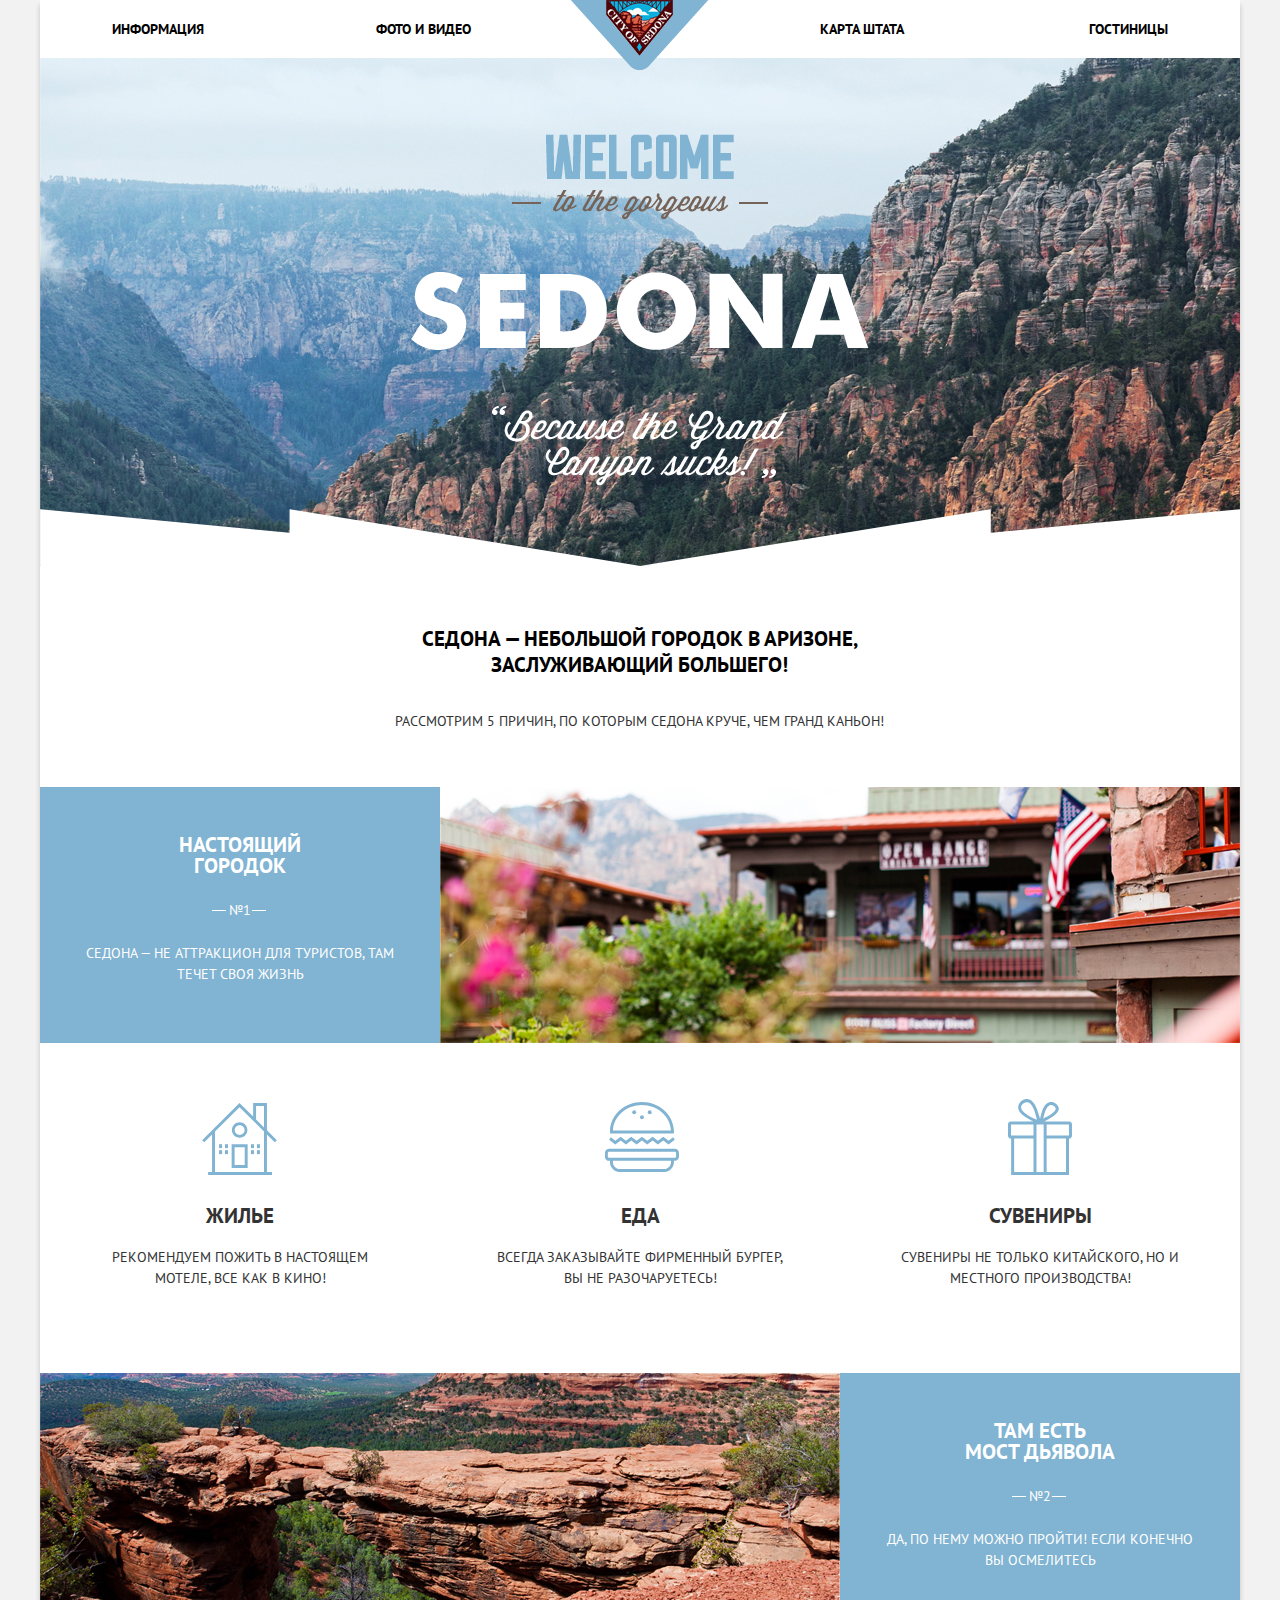
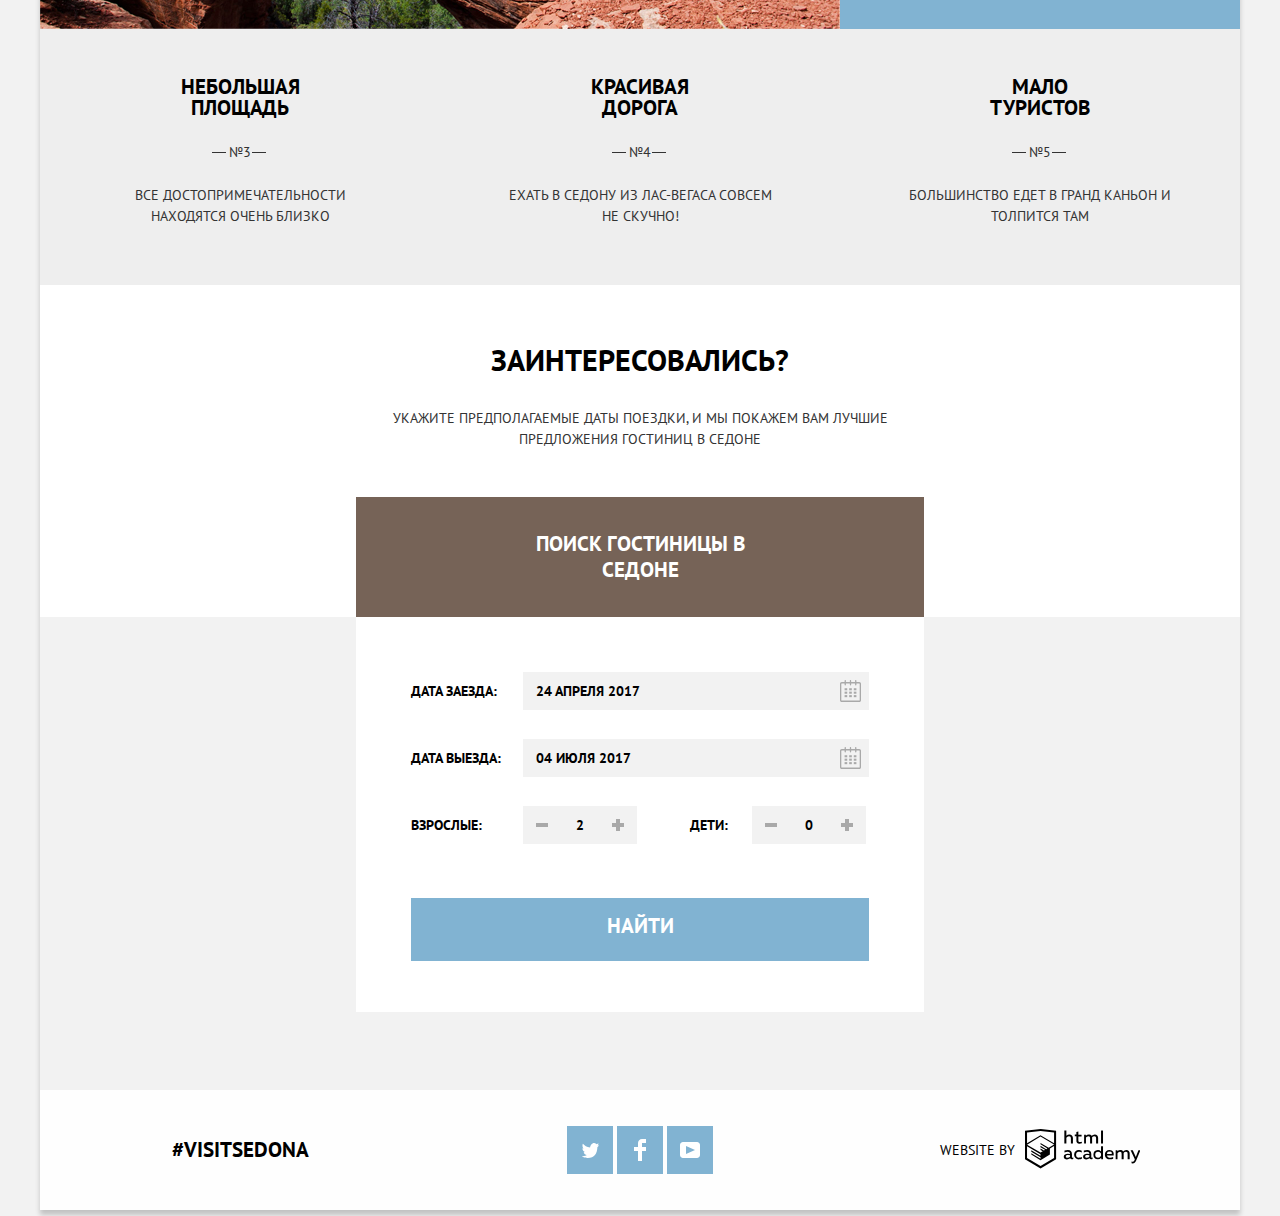
==== commit 5b385f67: "add animation to reservation form" ====
--- a/index.html
+++ b/index.html
@@ -92,7 +92,101 @@
             <h2 class="visually-hidden">Резервирование гостиницы</h2>
             <b>Заинтересовались?</b>
             <p>Укажите предполагаемые даты поездки, и мы покажем вам лучшие предложения гостиниц в Седоне</p>
+            <div class="reservation-search-wrap"></div>
             <button type="button" class="reservation-button">Поиск гостиницы в Седоне</button>
+            <div class="modal modal--close">
+                <h2 class="visually-hidden">Форма поиска гостиницы в Седоне</h2>
+                <form class="modal-form" action="" method="POST">
+                    <div class="form-group">
+                        <label for="date-arrived">Дата заезда:</label>
+                        <div class="form-date-wrapper">
+                            <input type="text" name="arrived-date" id="date-arrived" placeholder="24 апреля 2017">
+                            <button type="button" class="calendar-button"><svg class="calendar-icon" version="1.1"
+                                    id="Layer_1" xmlns="http://www.w3.org/2000/svg"
+                                    xmlns:xlink="http://www.w3.org/1999/xlink" x="0px" y="0px" width="21px"
+                                    height="22px" viewBox="0 0 21 22" enable-background="new 0 0 21 22"
+                                    xml:space="preserve" fill="#a9a9a9">
+                                    <g id="calendar_1_">
+                                        <path
+                                            d="M19.251,2.025h-2.845V0.648c0-0.381-0.294-0.689-0.656-0.689c-0.363,0-0.656,0.308-0.656,0.689v1.377h-3.938V0.648
+                                        c0-0.381-0.294-0.689-0.655-0.689c-0.363,0-0.657,0.308-0.657,0.689v1.377H5.906V0.648c0-0.381-0.294-0.689-0.656-0.689
+                                        c-0.363,0-0.657,0.308-0.657,0.689v1.377H1.75C0.784,2.025,0,2.847,0,3.862v16.302C0,21.179,0.784,22,1.75,22h17.501
+                                        C20.217,22,21,21.179,21,20.164V3.862C21,2.847,20.217,2.025,19.251,2.025z M19.688,20.164c0,0.253-0.195,0.459-0.437,0.459H1.75
+                                        c-0.241,0-0.438-0.206-0.438-0.459V3.862c0-0.253,0.196-0.459,0.438-0.459h2.844v1.378c0,0.381,0.294,0.689,0.657,0.689
+                                        c0.362,0,0.656-0.308,0.656-0.689V3.403h3.938v1.378c0,0.381,0.294,0.689,0.657,0.689c0.361,0,0.655-0.308,0.655-0.689V3.403h3.938
+                                        v1.378c0,0.381,0.293,0.689,0.656,0.689c0.362,0,0.656-0.308,0.656-0.689V3.403h2.845c0.241,0,0.437,0.206,0.437,0.459V20.164z" />
+                                        <rect x="4.594" y="8.225" width="2.625" height="2.066" />
+                                        <rect x="4.594" y="11.668" width="2.625" height="2.067" />
+                                        <rect x="4.594" y="15.112" width="2.625" height="2.066" />
+                                        <rect x="9.188" y="15.112" width="2.625" height="2.066" />
+                                        <rect x="9.188" y="11.668" width="2.625" height="2.067" />
+                                        <rect x="9.188" y="8.225" width="2.625" height="2.066" />
+                                        <rect x="13.781" y="15.112" width="2.625" height="2.066" />
+                                        <rect x="13.781" y="11.668" width="2.625" height="2.067" />
+                                        <rect x="13.781" y="8.225" width="2.625" height="2.066" />
+                                    </g>
+                                </svg>
+                            </button>
+                        </div>
+                    </div>
+                    <div class="form-group">
+                        <label for="date-leave">Дата выезда:</label>
+                        <div class="form-date-wrapper">
+                            <input type="text" name="leave-date" id="date-leave" placeholder="04 июля 2017">
+                            <button type="button" class="calendar-button"><svg class="calendar-icon" version="1.1"
+                                    id="Layer_1" xmlns="http://www.w3.org/2000/svg"
+                                    xmlns:xlink="http://www.w3.org/1999/xlink" x="0px" y="0px" width="21px"
+                                    height="22px" viewBox="0 0 21 22" enable-background="new 0 0 21 22"
+                                    xml:space="preserve" fill="#a9a9a9">
+                                    <g id="calendar_1_">
+                                        <path
+                                            d="M19.251,2.025h-2.845V0.648c0-0.381-0.294-0.689-0.656-0.689c-0.363,0-0.656,0.308-0.656,0.689v1.377h-3.938V0.648
+                                        c0-0.381-0.294-0.689-0.655-0.689c-0.363,0-0.657,0.308-0.657,0.689v1.377H5.906V0.648c0-0.381-0.294-0.689-0.656-0.689
+                                        c-0.363,0-0.657,0.308-0.657,0.689v1.377H1.75C0.784,2.025,0,2.847,0,3.862v16.302C0,21.179,0.784,22,1.75,22h17.501
+                                        C20.217,22,21,21.179,21,20.164V3.862C21,2.847,20.217,2.025,19.251,2.025z M19.688,20.164c0,0.253-0.195,0.459-0.437,0.459H1.75
+                                        c-0.241,0-0.438-0.206-0.438-0.459V3.862c0-0.253,0.196-0.459,0.438-0.459h2.844v1.378c0,0.381,0.294,0.689,0.657,0.689
+                                        c0.362,0,0.656-0.308,0.656-0.689V3.403h3.938v1.378c0,0.381,0.294,0.689,0.657,0.689c0.361,0,0.655-0.308,0.655-0.689V3.403h3.938
+                                        v1.378c0,0.381,0.293,0.689,0.656,0.689c0.362,0,0.656-0.308,0.656-0.689V3.403h2.845c0.241,0,0.437,0.206,0.437,0.459V20.164z" />
+                                        <rect x="4.594" y="8.225" width="2.625" height="2.066" />
+                                        <rect x="4.594" y="11.668" width="2.625" height="2.067" />
+                                        <rect x="4.594" y="15.112" width="2.625" height="2.066" />
+                                        <rect x="9.188" y="15.112" width="2.625" height="2.066" />
+                                        <rect x="9.188" y="11.668" width="2.625" height="2.067" />
+                                        <rect x="9.188" y="8.225" width="2.625" height="2.066" />
+                                        <rect x="13.781" y="15.112" width="2.625" height="2.066" />
+                                        <rect x="13.781" y="11.668" width="2.625" height="2.067" />
+                                        <rect x="13.781" y="8.225" width="2.625" height="2.066" />
+                                    </g>
+                                </svg>
+                            </button>
+                        </div>
+                    </div>
+                    <div class="form-group form-group-age">
+                        <div class="form-group-age-wrap">
+                            <label for="adults">Взрослые:</label>
+                            <div class="count-buttons-wrap">
+                                <button type="button" class="button-count-minus"><span
+                                        class="visually-hidden">Уменьшить</span></button>
+                                <input type="text" name="adults-number" id="adults" value="2">
+                                <button type="button" class="button-count-plus"><span
+                                        class="visually-hidden">Увеличить</span></button>
+                            </div>
+                        </div>
+                        <div class="form-group-age-wrap">
+                            <label for="children">Дети:</label>
+                            <div class="count-buttons-wrap">
+                                <button type="button" class="button-count-minus"><span
+                                        class="visually-hidden">Уменьшить</span></button>
+                                <input type="text" name="children-number" id="children" value="0">
+                                <button type="button" class="button-count-plus"><span
+                                        class="visually-hidden">Увеличить</span></button>
+                            </div>
+                        </div>
+                    </div>
+                    <button type="submit" class="modal-button">Найти</button>
+                </form>
+            </div>
+            </div>
         </section>
     </main>
     <footer class="main-footer">
@@ -157,96 +251,8 @@
             </div>
         </div>
     </footer>
-    <section class="modal">
-        <h2 class="visually-hidden">Форма поиска гостиницы в Седоне</h2>
-        <form class="modal-form" action="" method="POST">
-            <div class="form-group">
-                <label for="date-arrived">Дата заезда:</label>
-                <div class="form-date-wrapper">
-                    <input type="text" name="arrived-date" id="date-arrived" placeholder="24 апреля 2017">
-                    <button type="button" class="calendar-button"><svg class="calendar-icon" version="1.1" id="Layer_1"
-                            xmlns="http://www.w3.org/2000/svg" xmlns:xlink="http://www.w3.org/1999/xlink" x="0px"
-                            y="0px" width="21px" height="22px" viewBox="0 0 21 22" enable-background="new 0 0 21 22"
-                            xml:space="preserve" fill="#a9a9a9">
-                            <g id="calendar_1_">
-                                <path
-                                    d="M19.251,2.025h-2.845V0.648c0-0.381-0.294-0.689-0.656-0.689c-0.363,0-0.656,0.308-0.656,0.689v1.377h-3.938V0.648
-                        c0-0.381-0.294-0.689-0.655-0.689c-0.363,0-0.657,0.308-0.657,0.689v1.377H5.906V0.648c0-0.381-0.294-0.689-0.656-0.689
-                        c-0.363,0-0.657,0.308-0.657,0.689v1.377H1.75C0.784,2.025,0,2.847,0,3.862v16.302C0,21.179,0.784,22,1.75,22h17.501
-                        C20.217,22,21,21.179,21,20.164V3.862C21,2.847,20.217,2.025,19.251,2.025z M19.688,20.164c0,0.253-0.195,0.459-0.437,0.459H1.75
-                        c-0.241,0-0.438-0.206-0.438-0.459V3.862c0-0.253,0.196-0.459,0.438-0.459h2.844v1.378c0,0.381,0.294,0.689,0.657,0.689
-                        c0.362,0,0.656-0.308,0.656-0.689V3.403h3.938v1.378c0,0.381,0.294,0.689,0.657,0.689c0.361,0,0.655-0.308,0.655-0.689V3.403h3.938
-                        v1.378c0,0.381,0.293,0.689,0.656,0.689c0.362,0,0.656-0.308,0.656-0.689V3.403h2.845c0.241,0,0.437,0.206,0.437,0.459V20.164z" />
-                                <rect x="4.594" y="8.225" width="2.625" height="2.066" />
-                                <rect x="4.594" y="11.668" width="2.625" height="2.067" />
-                                <rect x="4.594" y="15.112" width="2.625" height="2.066" />
-                                <rect x="9.188" y="15.112" width="2.625" height="2.066" />
-                                <rect x="9.188" y="11.668" width="2.625" height="2.067" />
-                                <rect x="9.188" y="8.225" width="2.625" height="2.066" />
-                                <rect x="13.781" y="15.112" width="2.625" height="2.066" />
-                                <rect x="13.781" y="11.668" width="2.625" height="2.067" />
-                                <rect x="13.781" y="8.225" width="2.625" height="2.066" />
-                            </g>
-                        </svg>
-                    </button>
-                </div>
-            </div>
-            <div class="form-group">
-                <label for="date-leave">Дата выезда:</label>
-                <div class="form-date-wrapper">
-                    <input type="text" name="leave-date" id="date-leave" placeholder="04 июля 2017">
-                    <button type="button" class="calendar-button"><svg class="calendar-icon" version="1.1" id="Layer_1"
-                            xmlns="http://www.w3.org/2000/svg" xmlns:xlink="http://www.w3.org/1999/xlink" x="0px"
-                            y="0px" width="21px" height="22px" viewBox="0 0 21 22" enable-background="new 0 0 21 22"
-                            xml:space="preserve" fill="#a9a9a9">
-                            <g id="calendar_1_">
-                                <path
-                                    d="M19.251,2.025h-2.845V0.648c0-0.381-0.294-0.689-0.656-0.689c-0.363,0-0.656,0.308-0.656,0.689v1.377h-3.938V0.648
-                        c0-0.381-0.294-0.689-0.655-0.689c-0.363,0-0.657,0.308-0.657,0.689v1.377H5.906V0.648c0-0.381-0.294-0.689-0.656-0.689
-                        c-0.363,0-0.657,0.308-0.657,0.689v1.377H1.75C0.784,2.025,0,2.847,0,3.862v16.302C0,21.179,0.784,22,1.75,22h17.501
-                        C20.217,22,21,21.179,21,20.164V3.862C21,2.847,20.217,2.025,19.251,2.025z M19.688,20.164c0,0.253-0.195,0.459-0.437,0.459H1.75
-                        c-0.241,0-0.438-0.206-0.438-0.459V3.862c0-0.253,0.196-0.459,0.438-0.459h2.844v1.378c0,0.381,0.294,0.689,0.657,0.689
-                        c0.362,0,0.656-0.308,0.656-0.689V3.403h3.938v1.378c0,0.381,0.294,0.689,0.657,0.689c0.361,0,0.655-0.308,0.655-0.689V3.403h3.938
-                        v1.378c0,0.381,0.293,0.689,0.656,0.689c0.362,0,0.656-0.308,0.656-0.689V3.403h2.845c0.241,0,0.437,0.206,0.437,0.459V20.164z" />
-                                <rect x="4.594" y="8.225" width="2.625" height="2.066" />
-                                <rect x="4.594" y="11.668" width="2.625" height="2.067" />
-                                <rect x="4.594" y="15.112" width="2.625" height="2.066" />
-                                <rect x="9.188" y="15.112" width="2.625" height="2.066" />
-                                <rect x="9.188" y="11.668" width="2.625" height="2.067" />
-                                <rect x="9.188" y="8.225" width="2.625" height="2.066" />
-                                <rect x="13.781" y="15.112" width="2.625" height="2.066" />
-                                <rect x="13.781" y="11.668" width="2.625" height="2.067" />
-                                <rect x="13.781" y="8.225" width="2.625" height="2.066" />
-                            </g>
-                        </svg>
-                    </button>
-                </div>
-            </div>
-            <div class="form-group form-group-age">
-                <div class="form-group-age-wrap">
-                    <label for="adults">Взрослые:</label>
-                    <div class="count-buttons-wrap">
-                        <button type="button" class="button-count-minus"><span
-                                class="visually-hidden">Уменьшить</span></button>
-                        <input type="text" name="adults-number" id="adults" value="2">
-                        <button type="button" class="button-count-plus"><span
-                                class="visually-hidden">Увеличить</span></button>
-                    </div>
-                </div>
-                <div class="form-group-age-wrap">
-                    <label for="children">Дети:</label>
-                    <div class="count-buttons-wrap">
-                        <button type="button" class="button-count-minus"><span
-                                class="visually-hidden">Уменьшить</span></button>
-                        <input type="text" name="children-number" id="children" value="0">
-                        <button type="button" class="button-count-plus"><span
-                                class="visually-hidden">Увеличить</span></button>
-                    </div>
-                </div>
-            </div>
-            <button type="submit" class="modal-button">Найти</button>
-        </form>
-    </section>
+
+    <script src="js/main.js"></script>
 </body>
 
 </html>--- a/css/style.css
+++ b/css/style.css
@@ -47,6 +47,10 @@
     background: url("../img/header_bg.jpg") 0 0 no-repeat;
 }
 
+.main-header.inner-page {
+    min-height: 58px;
+}
+
 .main-menu {
     display: flex;
 
@@ -339,7 +343,6 @@
     background-color: #fff;
 }
 
-
 .reservation b {
     display: inline-block;
 
@@ -363,9 +366,15 @@
     text-align: center;
 }
 
+.reservation-search-wrap {
+    position: relative;
+}
+
 .reservation-button {
     font: inherit;
     color: inherit;
+
+    position: relative;
 
     display: inline-block;
 
@@ -382,6 +391,8 @@
     color: #fff;
     background-color: #766357;
     border: none;
+
+    z-index: 2;
 }
 
 .reservation-button:hover {
@@ -417,6 +428,14 @@
     background-color: rgba(255, 255, 255, 0.9);
 }
 
+.footer-bottom.inner-page {
+    display: flex;
+
+    position: relative;
+
+    background-color: #fff;
+}
+
 .footer-bottom b {
     display: inline-block;
 
@@ -564,7 +583,38 @@
     fill: #bdbbbc;
 }
 
+@keyframes modal-show {
+    0% {
+        transform: translateY(-35%);
+        opacity: 0;
+    }
+
+    100% {
+        transform: translateY(0);
+        opacity: 1;
+    }
+}
+
+@keyframes modal-close {
+    0% {
+        transform: translateY(0%);
+        opacity: 1;
+    }
+
+    50% {
+        transform: translateY(-35%);
+        opacity: 0;
+    }
+
+    100% {
+        transform: translateY(-1000%);
+        opacity: 0;
+    }
+}
+
 .modal {
+    display: none;
+
     box-sizing: border-box;
 
     padding: 55px;
@@ -573,6 +623,32 @@
     height: 395px;
 
     background-color: #fff;
+}
+
+.modal--show {
+    display: block;
+
+    position: absolute;
+
+    z-index: 1;
+
+    animation-name: modal-show;
+    animation-duration: 0.3s;
+    animation-timing-function: ease-out;
+    animation-fill-mode: forwards;
+}
+
+.modal--close {
+    display: block;
+
+    position: absolute;
+
+    z-index: 1;
+
+    animation-name: modal-close;
+    animation-duration: 0.5s;
+    animation-timing-function: ease-in;
+    animation-fill-mode: forwards;
 }
 
 .form-group {
@@ -731,12 +807,12 @@
     position: absolute;
 
     width: 12px;
-    height: 3px;
+    height: 4px;
 
     top: 50%;
     left: 50%;
 
-    margin-top: -1.5px;
+    margin-top: -2px;
     margin-left: -6px;
 
     background-color: #a9a9a9;
@@ -747,14 +823,14 @@
 
     position: absolute;
 
-    width: 3px;
+    width: 4px;
     height: 12px;
 
     top: 50%;
     left: 50%;
 
     margin-top: -6px;
-    margin-left: -1.5px;
+    margin-left: -2px;
 
     background-color: #a9a9a9;
 }
@@ -800,4 +876,625 @@
 .modal-button:active {
     background-color: #5496bd;
     color: rgba(255, 255, 255, 0.3)
+}
+
+.filter {
+    padding: 28px 72px 31px 72px;
+    background-color: #000;
+    background: url("../img/filter_bg.jpg") center no-repeat;
+
+    color: #fff;
+}
+
+.filter-form {
+    display: flex;
+}
+
+fieldset {
+    margin: 0;
+    padding: 0;
+
+    border: none;
+}
+
+.filter-infrastructure,
+.filter-housing-type {
+    width: 255px;
+}
+
+.filter-price {
+    margin-left: auto;
+}
+
+.filter-title {
+    padding-bottom: 26px;
+
+    font-size: 16px;
+    font-weight: bold;
+}
+
+.filter-price .filter-title {
+    padding-bottom: 12px;
+}
+
+.filter-list {
+    margin: 0;
+    padding: 0;
+
+    list-style: none;
+}
+
+.filter-infrastructure .filter-item,
+.filter-housing-type .filter-item {
+    position: relative;
+
+    padding-bottom: 23px;
+    padding-left: 40px;
+}
+
+.filter-infrastructure .filter-item:last-of-type,
+.filter-housing-type .filter-item:last-of-type {
+    padding-bottom: 0;
+}
+
+.checkbox-filter+label::before {
+    content: "";
+
+    position: absolute;
+
+    box-sizing: border-box;
+
+    width: 23px;
+    height: 23px;
+
+    top: 0;
+    left: 2px;
+
+    border: 2px solid #fff;
+    border-radius: 3px;
+}
+
+.checkbox-filter:checked+label::before {
+    border: none;
+}
+
+.checkbox-filter:checked+label::after {
+    content: "";
+
+    position: absolute;
+
+    box-sizing: border-box;
+
+    width: 27px;
+    height: 23px;
+
+    top: 0;
+    left: 2px;
+
+    background: url("../img/checkbox-on.svg") center no-repeat;
+}
+
+.checkbox-filter:disabled+label::before,
+.checkbox-filter:checked:disabled+label::after {
+    opacity: 0.4;
+}
+
+.filter-price-wrapper {
+    display: flex;
+
+    width: 318px;
+}
+
+.filter-price-item-wrap {
+    width: 160px;
+}
+
+.filter-price-item label {
+    box-sizing: border-box;
+
+    display: inline-block;
+
+    margin-right: -4px;
+    padding: 7px 0;
+
+    text-align: right;
+
+    border: 2px solid #fff;
+    border-right: none;
+    border-radius: 2px 0 0 2px;
+}
+
+.item-left label {
+    width: 85px;
+}
+
+.item-right label {
+    position: relative;
+
+    width: 73px;
+
+    border-left: none;
+    border-radius: 0;
+}
+
+.item-right label::before {
+    content: "";
+
+    position: absolute;
+
+    width: 2px;
+    height: 22px;
+
+    top: 50%;
+    left: 0;
+
+    margin-top: -11px;
+
+    background-color: #fff;
+}
+
+.filter-price input {
+    font: inherit;
+    color: inherit;
+
+    display: inline-block;
+
+    box-sizing: border-box;
+
+    padding: 7px 4px;
+
+    text-align: left;
+    text-transform: uppercase;
+
+    background-color: transparent;
+
+    border: 2px solid #fff;
+    border-left: none;
+
+    outline: none;
+}
+
+.item-left input {
+    width: 74px;
+    border-right: none;
+    border-radius: 0;
+}
+
+.item-right input {
+    width: 86px;
+    border-radius: 0 2px 2px 0;
+}
+
+.range-filter {
+    width: 317px;
+    height: 20px;
+
+    margin-left: 1px;
+    padding-top: 11px;
+    padding-bottom: 23px;
+
+}
+
+.progress-line {
+    position: relative;
+
+    display: block;
+
+    margin: 10px 0;
+
+    width: 317px;
+    height: 2px;
+
+
+    background-color: #7f8284;
+}
+
+.progress-line::after {
+    content: "";
+
+    position: absolute;
+
+    top: 50%;
+    left: 14px;
+
+    margin-top: -1px;
+
+    width: 246px;
+    height: 2px;
+
+    background-color: #fff;
+}
+
+.control-trigger-min,
+.control-trigger-max {
+    width: 4px;
+    height: 4px;
+
+    background-color: #ababab;
+
+    border: 8px solid #fff;
+    border-radius: 50%;
+
+    box-shadow: 0 2px 1px #79706f;
+
+    overflow: hidden;
+
+    cursor: pointer;
+}
+
+
+.control-trigger-min {
+    content: "";
+
+    position: absolute;
+
+    top: 50%;
+    left: 0px;
+
+    margin-top: -10px;
+    z-index: 1;
+}
+
+.control-trigger-max {
+    content: "";
+
+    position: absolute;
+
+    top: 50%;
+    left: 252px;
+
+    margin-top: -10px;
+    z-index: 1;
+}
+
+.control-trigger-min:hover,
+.control-trigger-max:hover {
+    margin-top: -11px;
+
+    width: 6px;
+    height: 6px;
+}
+
+.form-button {
+    font: inherit;
+
+    display: block;
+
+    box-sizing: border-box;
+
+    margin: 0 auto;
+    padding: 6px 34px;
+
+    width: 137px;
+
+    text-transform: uppercase;
+
+    color: #fff;
+    background-color: transparent;
+    border: 2px solid #fff;
+    border-radius: 2px;
+}
+
+.form-button:hover {
+    padding: 8px 36px;
+
+    color: #000;
+    background-color: #fff;
+    border: none;
+}
+
+.content-sort {
+    display: flex;
+    align-items: center;
+
+    padding: 31px 72px;
+
+    background-color: #fff;
+    border-bottom: 1px solid #e5e5e5;
+}
+
+.search-result {
+    width: 135px;
+
+    font-size: 21px;
+    line-height: 26px;
+
+    color: #000;
+}
+
+.sort-title {
+    margin: 0;
+    padding: 0;
+    padding-top: 7px;
+
+    width: 105px;
+
+    font-size: 12px;
+    line-height: 18px;
+    font-weight: normal;
+
+    color: #000;
+}
+
+.sort-list {
+    margin: 0;
+    padding: 0;
+
+    width: 288px;
+
+    list-style: none;
+}
+
+.sort-list li {
+    display: inline-block;
+
+    margin-left: 32px;
+    padding-top: 7px;
+
+    border-bottom: 1px dotted #81b3d2;
+}
+
+.sort-list li:first-child {
+    margin-left: 39px;
+}
+
+.list-item {
+    font-size: 12px;
+    line-height: 18px;
+    text-decoration: none;
+
+    color: rgba(0, 0, 0, 0.3);
+}
+
+.list-item:hover {
+    color: #81b3d2;
+}
+
+.list-item:active {
+    color: #000;
+}
+
+.sort-list li:active {
+    border-bottom: none;
+}
+
+.list-item.active {
+    color: rgba(129, 179, 210, 1);
+
+    cursor: auto;
+}
+
+.top-down-sort {
+    margin-left: auto;
+    padding: 0 1px;
+
+    width: 36px;
+}
+
+.top-down-list {
+    margin: 0;
+    padding: 0;
+
+    list-style: none;
+}
+
+.sort-arrow {
+    display: inline-block;
+
+    vertical-align: bottom;
+    width: 11px;
+    height: 10px;
+}
+
+.sort-arrow-up {
+    margin-right: 10px;
+}
+
+.top-sort-arrow,
+.down-sort-arrow {
+    display: block;
+
+    border-width: 10px 5.5px;
+    border-style: solid;
+    border-color: #cbcbcb;
+
+    border-top: none;
+    border-left-color: transparent;
+    border-right-color: transparent;
+}
+
+.down-sort-arrow {
+    transform: rotate(180deg);
+}
+
+.sort-arrow a:hover {
+    border-color: #000;
+    border-left-color: transparent;
+    border-right-color: transparent;
+}
+
+.sort-arrow a:active {
+    border-color: #81b3d2;
+    border-left-color: transparent;
+    border-right-color: transparent;
+}
+
+.sort-arrow.active a {
+    border-color: #81b3d2;
+    border-left-color: transparent;
+    border-right-color: transparent;
+}
+
+.booking-list {
+    margin: 0;
+    padding: 0;
+
+    list-style: none;
+
+    background-color: #fff;
+}
+
+.booking-item {
+    display: flex;
+
+    padding: 28px 72px 30px 72px;
+
+    border-bottom: 1px solid #e5e5e5;
+}
+
+.booking-logo {
+    padding-right: 30px;
+
+    width: 135px;
+    height: 90px;
+}
+
+.booking-logo img {
+    width: 135px;
+    height: 90px;
+}
+
+.booking-info {
+    padding-right: 522px;
+
+    width: 258px;
+}
+
+.booking-title {
+    margin: 0;
+    margin-top: -6px;
+    padding-bottom: 10px;
+
+    font-size: 21px;
+    line-height: 26px;
+
+    color: #000;
+}
+
+.booking-title:hover {
+    color: #81b3d2;
+}
+
+.booking-title:active {
+    color: rgba(0, 0, 0, 0.3);
+}
+
+.booking-type {
+    display: inline-block;
+
+    margin: 0;
+    padding-right: 2px;
+
+    width: 110px;
+}
+
+.booking-price {
+    display: inline-block;
+
+    margin: 0;
+    padding-bottom: 13px;
+
+    width: 142px;
+}
+
+.booking-more-info-button {
+    font: inherit;
+    color: inherit;
+
+    box-sizing: border-box;
+
+    display: inline-block;
+
+    margin-right: 2px;
+    padding: 3px 17px;
+
+    width: 110px;
+
+    font-weight: bold;
+
+    text-align: center;
+    text-transform: uppercase;
+    text-decoration: none;
+
+    color: #fff;
+    background-color: #81b3d2;
+}
+
+.booking-button {
+    font: inherit;
+    color: inherit;
+
+    box-sizing: border-box;
+
+    display: inline-block;
+
+    padding: 3px 17px;
+
+    width: 142px;
+
+    font-weight: bold;
+
+    text-align: center;
+    text-transform: uppercase;
+    text-decoration: none;
+
+    color: #fff;
+    background-color: #766357;
+
+    border: none;
+}
+
+.booking-more-info-button:hover {
+    background-color: #669ec0;
+}
+
+.booking-more-info-button:active {
+    background-color: #5496bd;
+    color: rgba(255, 255, 255, 0.3);
+}
+
+.booking-button:hover {
+    background-color: #604e43;
+}
+
+.booking-button:active {
+    background-color: #503e33;
+    color: rgba(255, 255, 255, 0.3);
+}
+
+.rating-stars {
+    width: 110px;
+}
+
+.stars-list {
+    margin: 0;
+    padding: 0;
+    padding-bottom: 41px;
+
+    text-align: right;
+
+    list-style: none;
+}
+
+.star-item {
+    display: inline-block;
+
+    padding-right: 3px;
+
+    width: 18px;
+    height: 17px;
+
+    background: url("/img/rating-star.svg") center no-repeat;
+}
+
+.star-item:last-child {
+    padding-right: 0;
+}
+
+.rating-number {
+    margin: 0;
+    padding: 3px 13px 3px 15px;
+
+    color: #666666;
+    background-color: #f2f2f2;
 }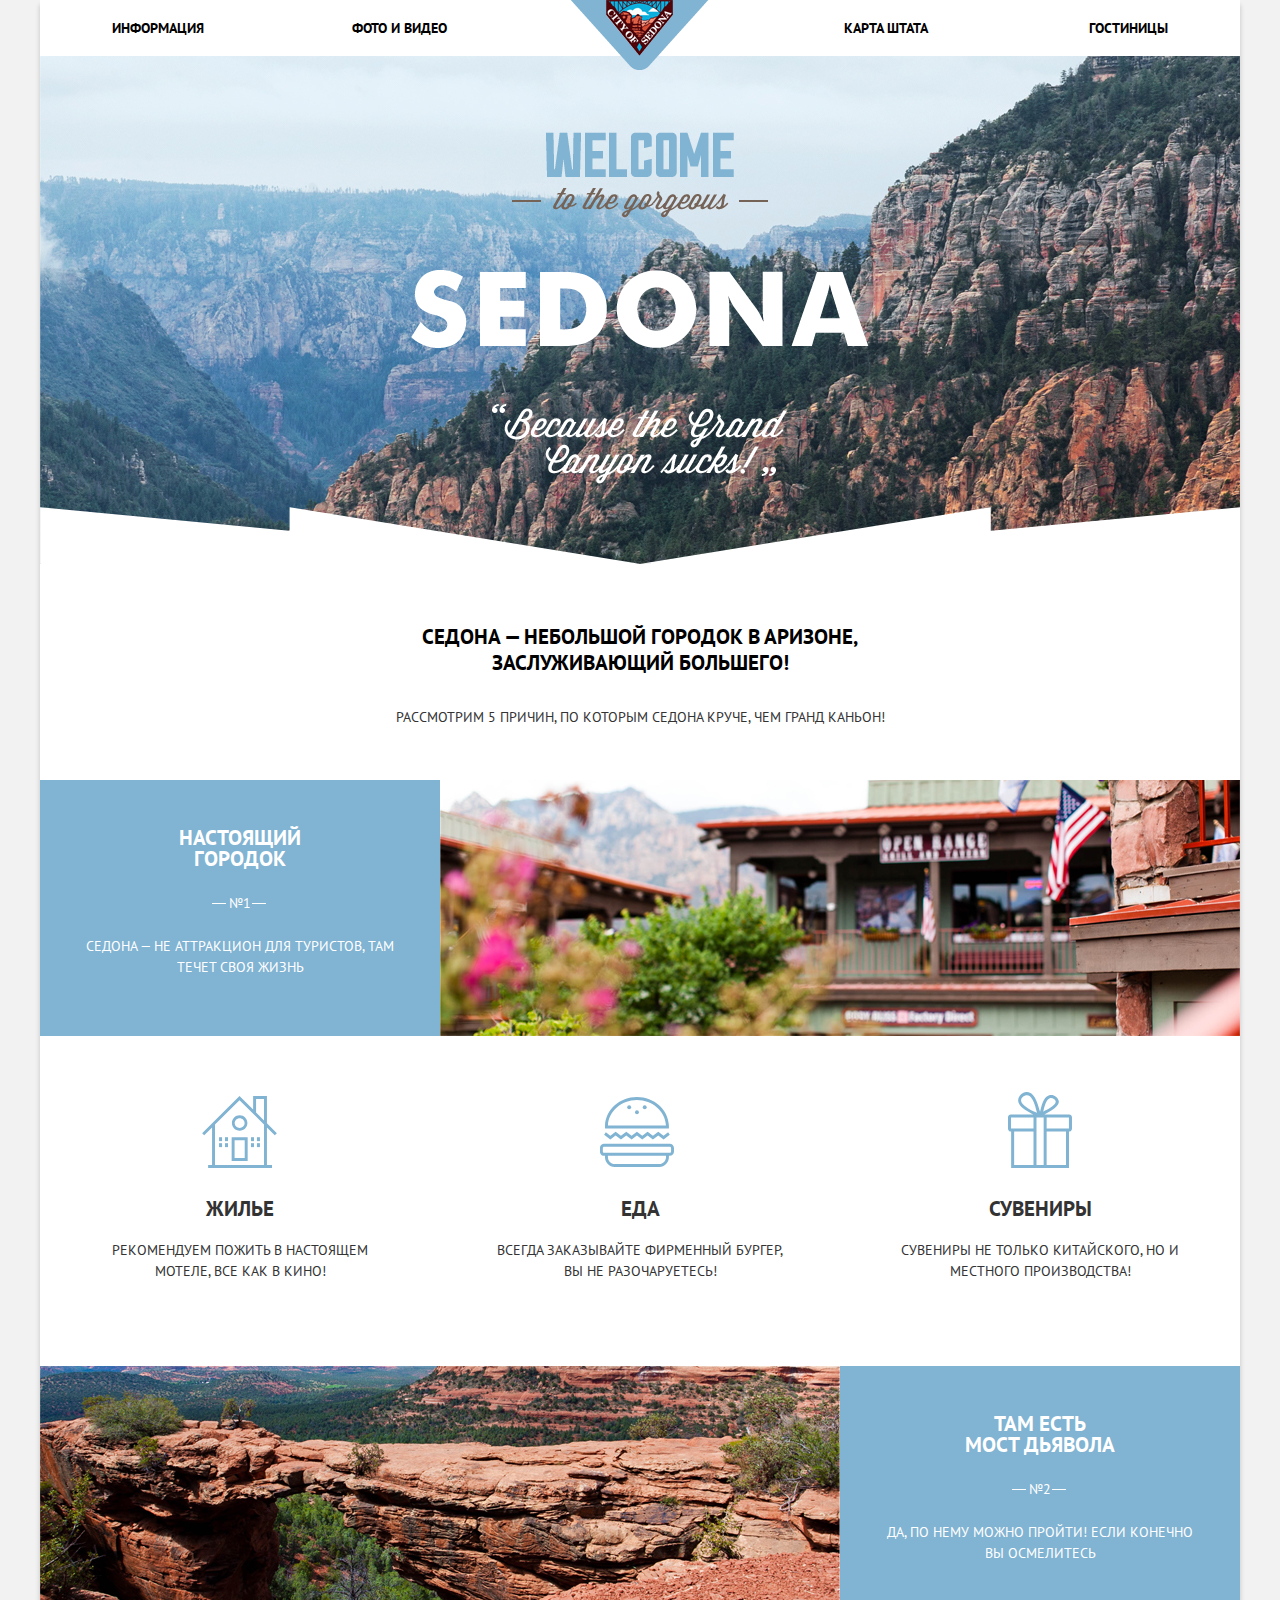
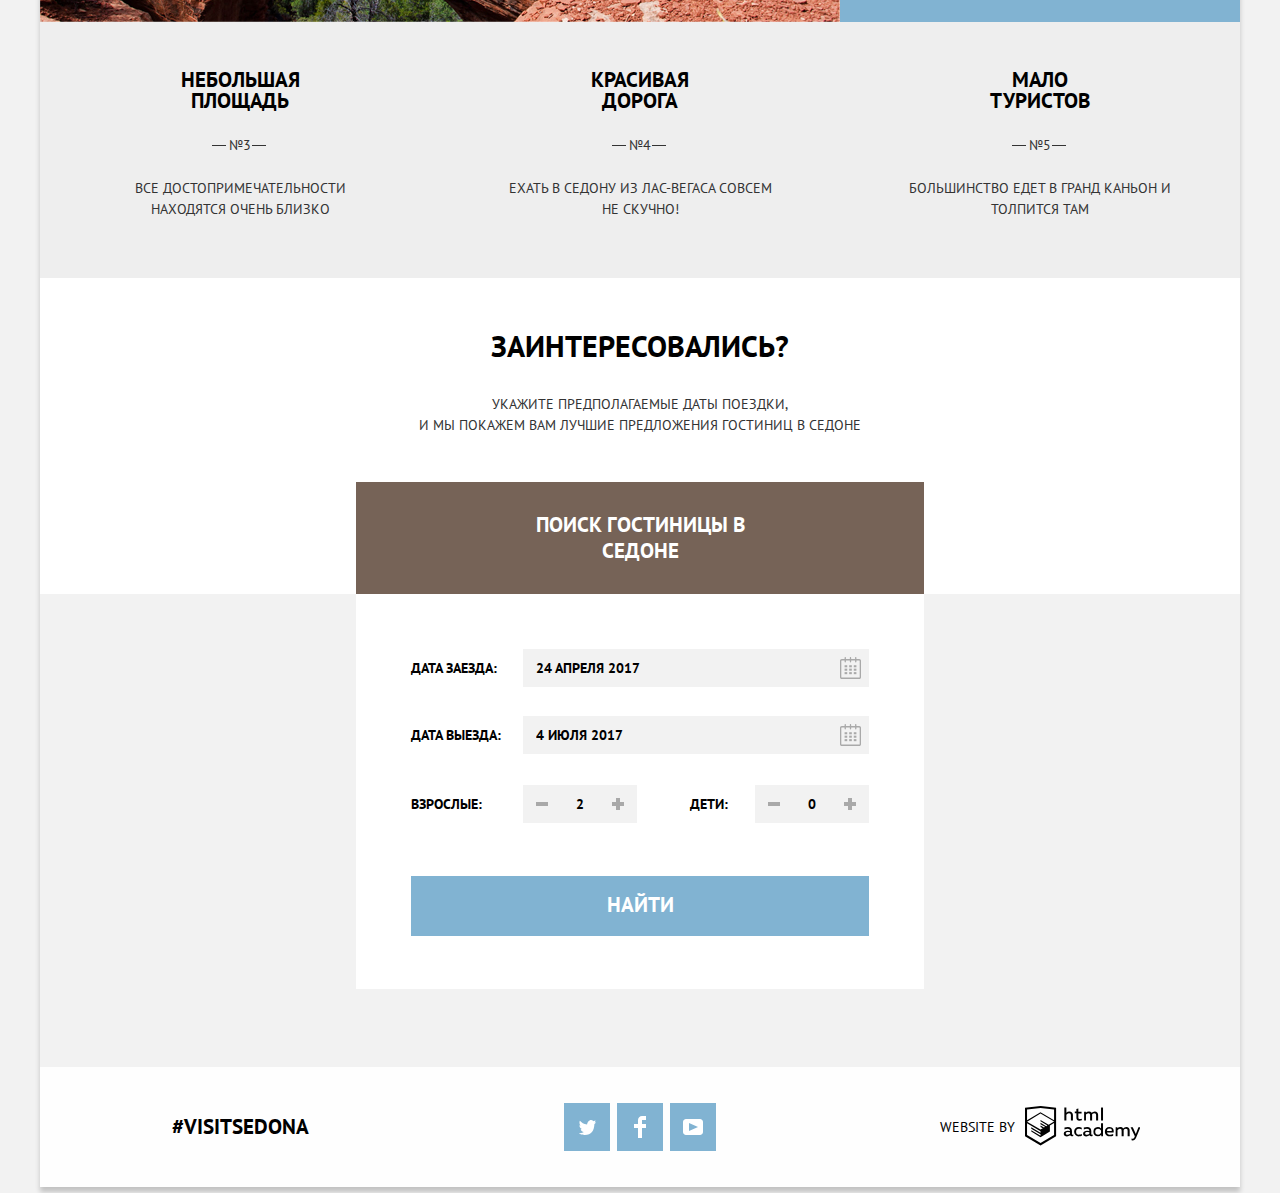
==== commit 2adb7263: "some corrections due to pixelperfect" ====
--- a/index.html
+++ b/index.html
@@ -91,7 +91,7 @@
         <section class="reservation">
             <h2 class="visually-hidden">Резервирование гостиницы</h2>
             <b>Заинтересовались?</b>
-            <p>Укажите предполагаемые даты поездки, и мы покажем вам лучшие предложения гостиниц в Седоне</p>
+            <p>Укажите предполагаемые даты поездки,<br> и мы покажем вам лучшие предложения гостиниц в Седоне</p>
             <div class="reservation-search-wrap"></div>
             <button type="button" class="reservation-button">Поиск гостиницы в Седоне</button>
             <div class="modal modal--close">
@@ -132,7 +132,7 @@
                     <div class="form-group">
                         <label for="date-leave">Дата выезда:</label>
                         <div class="form-date-wrapper">
-                            <input type="text" name="leave-date" id="date-leave" placeholder="04 июля 2017">
+                            <input type="text" name="leave-date" id="date-leave" placeholder="4 июля 2017">
                             <button type="button" class="calendar-button"><svg class="calendar-icon" version="1.1"
                                     id="Layer_1" xmlns="http://www.w3.org/2000/svg"
                                     xmlns:xlink="http://www.w3.org/1999/xlink" x="0px" y="0px" width="21px"
--- a/css/style.css
+++ b/css/style.css
@@ -76,11 +76,15 @@
 }
 
 .menu-item {
-    padding: 16px 0;
-
-    width: 264px;
+    padding: 15px 0;
+
+    width: 240px;
 
     text-align: left;
+}
+
+.menu-item:nth-child(3) {
+    margin-left: auto;
 }
 
 .menu-item:nth-child(n + 3) {
@@ -139,14 +143,14 @@
 }
 
 .about-description {
-    padding: 60px 313px 53px 312px;
+    padding: 60px 313px 50px 313px;
     background-color: #fff;
 }
 
 .about-description b {
     display: inline-block;
 
-    padding-bottom: 30px;
+    padding-bottom: 28px;
 
     font-size: 21px;
     line-height: 26px;
@@ -311,7 +315,9 @@
     width: 74px;
     height: 70px;
 
-    margin-left: -35px;
+    top: 61px;
+    margin-left: -40px;
+
     background: url("../img/service_icon_2.svg") 0 0 no-repeat;
 }
 
@@ -322,6 +328,7 @@
     height: 76px;
 
     margin-left: -32px;
+
     background: url("../img/service_icon_3.svg") 0 0 no-repeat;
 }
 
@@ -339,7 +346,7 @@
 }
 
 .reservation {
-    padding: 57px 316px 0 316px;
+    padding: 50px 316px 0 316px;
     background-color: #fff;
 }
 
@@ -361,7 +368,7 @@
 
 .reservation p {
     margin: 0;
-    padding-bottom: 47px;
+    padding-bottom: 46px;
 
     text-align: center;
 }
@@ -379,7 +386,7 @@
     display: inline-block;
 
     margin: 0 auto;
-    padding: 34px 139px;
+    padding: 30px 139px;
 
     font-size: 21px;
     line-height: 26px;
@@ -470,7 +477,13 @@
 .social-list li {
     display: inline-block;
 
+    padding-right: 3px;
+
     vertical-align: middle;
+}
+
+.social-list li:last-child {
+    padding-right: 0;
 }
 
 .social-item {
@@ -478,8 +491,6 @@
 
     display: block;
 
-    padding-right: 4px;
-
     width: 46px;
     height: 48px;
 
@@ -496,10 +507,6 @@
 
 .social-item:active::before {
     opacity: 0.3;
-}
-
-.social-item:last-child {
-    padding-right: 0px;
 }
 
 .social-item::before {
@@ -661,6 +668,10 @@
     margin-bottom: 29px;
 }
 
+.form-group:nth-of-type(2) {
+    margin-bottom: 31px;
+}
+
 .form-date-wrapper {
     position: relative;
 
@@ -751,7 +762,7 @@
 }
 
 .form-group-age {
-    margin-bottom: 54px;
+    margin-bottom: 53px;
 }
 
 .form-group-age-wrap {
@@ -774,7 +785,7 @@
     text-align: center;
 }
 
-.count-buttons-wrap:first-of-type {
+.form-group-age-wrap:first-of-type .count-buttons-wrap {
     margin-right: 3px;
 }
 
@@ -854,7 +865,7 @@
 
     margin: 0 auto;
     margin-bottom: 55px;
-    padding: 15px 196px 22px 196px;
+    padding: 16px 196px 18px 196px;
 
     font-size: 21px;
     line-height: 26px;
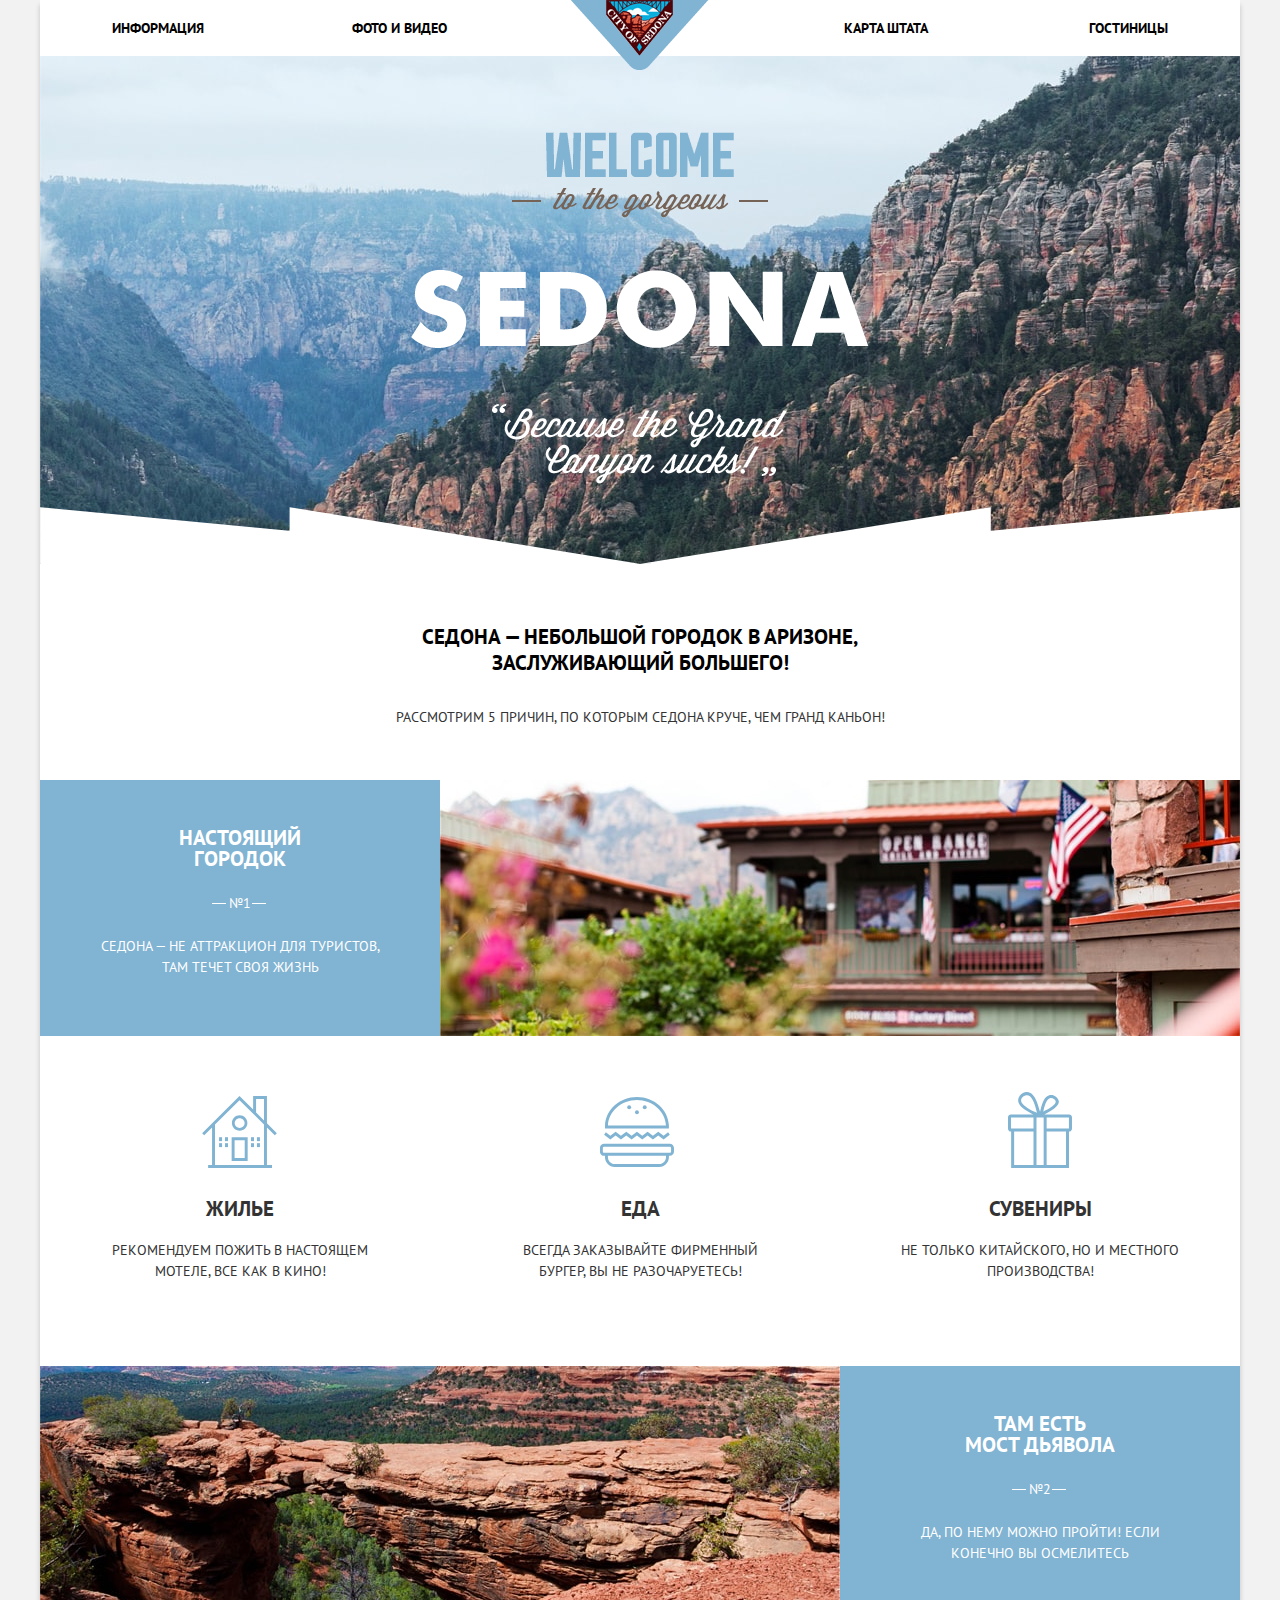
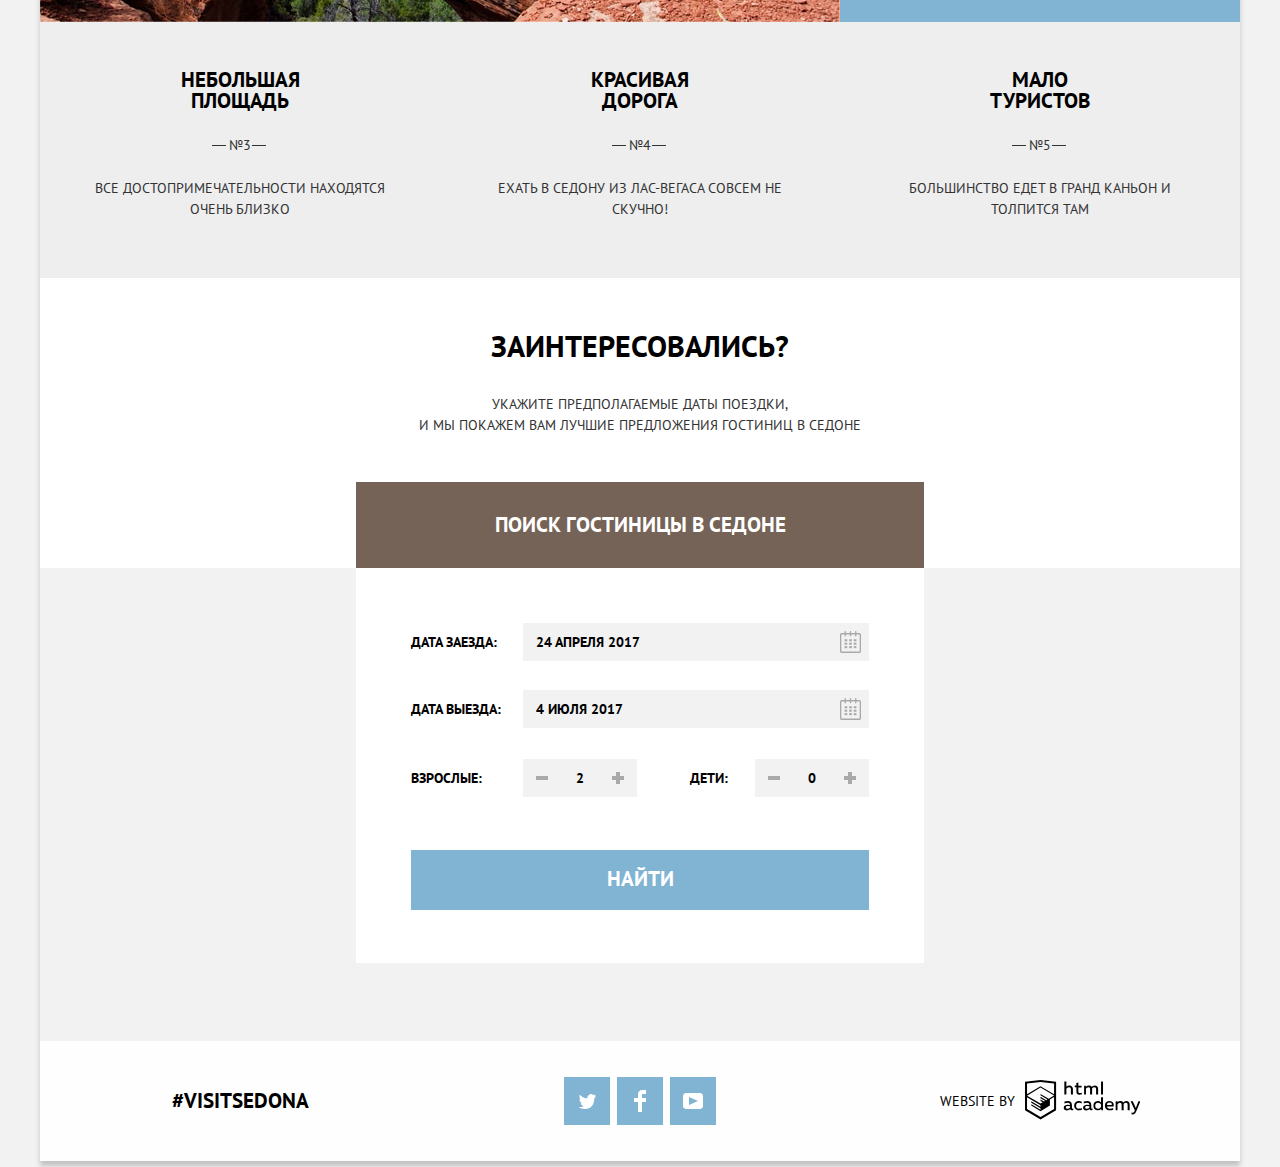
==== commit 99a4d31f: "add some corrections, change structure of css code" ====
--- a/index.html
+++ b/index.html
@@ -55,7 +55,7 @@
                 </li>
                 <li class="services-item">
                     <h3 class="service-title">Сувениры</h3>
-                    <p class="service-description">Cувениры не только китайского, но и местного производства!</p>
+                    <p class="service-description">Не только китайского, но и местного производства!</p>
                 </li>
             </ul>
         </section>
@@ -102,11 +102,10 @@
                         <div class="form-date-wrapper">
                             <input type="text" name="arrived-date" id="date-arrived" placeholder="24 апреля 2017">
                             <button type="button" class="calendar-button"><svg class="calendar-icon" version="1.1"
-                                    id="Layer_1" xmlns="http://www.w3.org/2000/svg"
-                                    xmlns:xlink="http://www.w3.org/1999/xlink" x="0px" y="0px" width="21px"
-                                    height="22px" viewBox="0 0 21 22" enable-background="new 0 0 21 22"
-                                    xml:space="preserve" fill="#a9a9a9">
-                                    <g id="calendar_1_">
+                                    xmlns="http://www.w3.org/2000/svg" xmlns:xlink="http://www.w3.org/1999/xlink"
+                                    x="0px" y="0px" width="21px" height="22px" viewBox="0 0 21 22"
+                                    enable-background="new 0 0 21 22" xml:space="preserve" fill="#a9a9a9">
+                                    <g>
                                         <path
                                             d="M19.251,2.025h-2.845V0.648c0-0.381-0.294-0.689-0.656-0.689c-0.363,0-0.656,0.308-0.656,0.689v1.377h-3.938V0.648
                                         c0-0.381-0.294-0.689-0.655-0.689c-0.363,0-0.657,0.308-0.657,0.689v1.377H5.906V0.648c0-0.381-0.294-0.689-0.656-0.689
@@ -134,11 +133,10 @@
                         <div class="form-date-wrapper">
                             <input type="text" name="leave-date" id="date-leave" placeholder="4 июля 2017">
                             <button type="button" class="calendar-button"><svg class="calendar-icon" version="1.1"
-                                    id="Layer_1" xmlns="http://www.w3.org/2000/svg"
-                                    xmlns:xlink="http://www.w3.org/1999/xlink" x="0px" y="0px" width="21px"
-                                    height="22px" viewBox="0 0 21 22" enable-background="new 0 0 21 22"
-                                    xml:space="preserve" fill="#a9a9a9">
-                                    <g id="calendar_1_">
+                                    xmlns="http://www.w3.org/2000/svg" xmlns:xlink="http://www.w3.org/1999/xlink"
+                                    x="0px" y="0px" width="21px" height="22px" viewBox="0 0 21 22"
+                                    enable-background="new 0 0 21 22" xml:space="preserve" fill="#a9a9a9">
+                                    <g>
                                         <path
                                             d="M19.251,2.025h-2.845V0.648c0-0.381-0.294-0.689-0.656-0.689c-0.363,0-0.656,0.308-0.656,0.689v1.377h-3.938V0.648
                                         c0-0.381-0.294-0.689-0.655-0.689c-0.363,0-0.657,0.308-0.657,0.689v1.377H5.906V0.648c0-0.381-0.294-0.689-0.656-0.689
@@ -186,15 +184,14 @@
                     <button type="submit" class="modal-button">Найти</button>
                 </form>
             </div>
-            </div>
         </section>
     </main>
     <footer class="main-footer">
         <div class="footer-contact-map">
             <h2 class="visually-hidden">Расположение города Седона на интерактивной карте</h2>
             <iframe
-                src="https://www.google.com/maps/embed?pb=!1m18!1m12!1m3!1d52385.180521614544!2d-111.83024357433062!3d34.85437335647266!2m3!1f0!2f0!3f0!3m2!1i1024!2i768!4f13.1!3m3!1m2!1s0x872da132f942b00d%3A0x5548c523fa6c8efd!2z0KHQtdC00L7QvdCwLCDQkNGA0LjQt9C-0L3QsCA4NjMzNiwg0KHQqNCQ!5e0!3m2!1sru!2sse!4v1571425984824!5m2!1sru!2sse"
-                frameborder="0" allowfullscreen=""></iframe>
+                src="https://www.google.com/maps/embed?pb=!1m18!1m12!1m3!1d52385.180521614544!2d-111.83024357433062!3d34.85437335647266!2m3!1f0!2f0!3f0!3m2!1i1024!2i768!4f13.1!3m3!1m2!1s0x872da132f942b00d%3A0x5548c523fa6c8efd!2z0KHQtdC00L7QvdCwLCDQkNGA0LjQt9C-0L3QsCA4NjMzNiwg0KHQqNCQ!5e0!3m2!1sru!2sse!4v1571425984824!5m2!1sru!2sse">
+            </iframe>
             <div class="footer-bottom">
                 <b>#visitsedona</b>
                 <div class="footer-social">
@@ -209,9 +206,8 @@
                 </div>
                 <div class="footer-developer">
                     <p>Website by</p>
-                    <a class="footer-developer-logo" href="https://htmlacademy.ru/intensive/htmlcss"><svg id="Layer_1"
+                    <a class="footer-developer-logo" href="https://htmlacademy.ru/intensive/htmlcss"><svg
                             data-name="Layer 1" xmlns="http://www.w3.org/2000/svg" viewBox="0 0 113 39">
-                            <title>logo_name</title>
                             <path
                                 d="M401.93,351.51a2.07,2.07,0,0,0,.58-0.11v1.4a3.41,3.41,0,0,1-1.24.22,1.75,1.75,0,0,1-1.75-1,5.08,5.08,0,0,1-3.3,1.13c-1.59,0-3.06-.87-3.06-2.68,0-2.24,2.08-2.93,3.9-2.93a11.63,11.63,0,0,1,2.28.26v-0.31c0-1.09-.8-1.86-2.3-1.86a7.79,7.79,0,0,0-3.15.67v-1.79a10.72,10.72,0,0,1,3.35-.58c2.48,0,4,1.18,4,3.83v3.14A0.57,0.57,0,0,0,401.93,351.51Zm-6.76-1.19a1.42,1.42,0,0,0,1.64,1.29,3.56,3.56,0,0,0,2.53-1V349.1a10.21,10.21,0,0,0-1.9-.22C396.34,348.89,395.17,349.23,395.17,350.33Z"
                                 transform="translate(-355.09 -323.29)" />
@@ -246,7 +242,7 @@
                             <path
                                 d="M370.53,323.31l-0.16,0-15.28,1.6v28L370.37,362l15.28-9.09v-28Zm13.12,28.45-13.28,7.9-13.28-7.9V340.28l13.22,7.87,0,1.43-9.07-5.4v1.38l9.11,5.47,0,1.46-9.1-5.42v1.38l9.11,5.47h0l9.19-5.5v-1.39h0v-4.52l4.1-2.45v11.67Zm0-13.16L380,340.74h0l-1.68,1-8-4.76v1.38l6.84,4.07-0.06,0-0.15.09-1,.57-5.64-3.36v1.38l4.45,2.65-1.05.7,0,0-3.36-2v1.38l2.21,1.3-2.25,1.35-13.16-7.82,13.17-7.92h0Zm0-1.39-13.35-7.87h0l-13.2,7.86v-10.5l13.28-1.39,13.28,1.39v10.51Z"
                                 transform="translate(-355.09 -323.29)" />
-                        </svg><span class="visually-hidden">HTML Academy</span><a>
+                        </svg><span class="visually-hidden">HTML Academy</span></a>
                 </div>
             </div>
         </div>
--- a/css/style.css
+++ b/css/style.css
@@ -4,19 +4,18 @@
     font-size: 14px;
     line-height: 21px;
     font-family: 'PT Sans', 'Arial', sans-serif;
-
+    color: #333333;
     text-transform: uppercase;
 
     background-color: #f2f2f2;
-    color: #333333;
 }
 
 .container {
+    width: 1200px;
     margin: 0 auto;
 
-    width: 1200px;
-
-    box-shadow: 0px 5px 5px 0px rgba(0, 0, 0, 0.2);
+    -webkit-box-shadow: 0 5px 5px 0 rgba(0, 0, 0, 0.2);
+    box-shadow: 0 5px 5px 0 rgba(0, 0, 0, 0.2);
 }
 
 .visually-hidden:not(:focus):not(:active),
@@ -32,8 +31,10 @@
 
     white-space: nowrap;
 
+    -webkit-clip-path: inset(100%);
     clip-path: inset(100%);
     clip: rect(0 0 0 0);
+
     overflow: hidden;
 }
 
@@ -42,43 +43,40 @@
 
     min-height: 780px;
 
-    background-color: #fff;
-
+    background-color: #ffffff;
     background: url("../img/header_bg.jpg") 0 0 no-repeat;
 }
 
 .main-header.inner-page {
-    min-height: 58px;
+    min-height: 56px;
 }
 
 .main-menu {
+    display: -webkit-box;
+    display: -ms-flexbox;
     display: flex;
-
     margin: 0;
     padding: 0 72px;
 
+    background-color: #ffffff;
+
     list-style: none;
-
-    background-color: #fff;
 }
 
 .main-logo img {
     position: absolute;
-
-    display: block;
     top: 0;
     left: 50%;
 
-    margin-left: -69px;
-
+    display: block;
     width: 138px;
     height: 70px;
+    margin-left: -69px;
 }
 
 .menu-item {
+    width: 240px;
     padding: 15px 0;
-
-    width: 240px;
 
     text-align: left;
 }
@@ -94,10 +92,8 @@
 .menu-item a {
     line-height: 26px;
     font-weight: bold;
-
     text-decoration: none;
-
-    color: #000;
+    color: #000000;
 }
 
 .menu-item a:hover {
@@ -105,7 +101,8 @@
 }
 
 .menu-item a:active {
-    color: #000;
+    color: #000000;
+
     opacity: 0.3;
 }
 
@@ -113,6 +110,7 @@
 .menu-item.current-page a:hover,
 .menu-item.current-page a:active {
     color: #766357;
+
     opacity: 1;
 }
 
@@ -125,7 +123,6 @@
 
 .header-greeting-title img {
     display: block;
-
     margin: 0 auto;
 }
 
@@ -133,59 +130,60 @@
     content: "";
 
     position: absolute;
-
     bottom: 0;
     left: 0;
 
     width: 1200px;
     height: 57px;
+
     background: url("../img/decorate_header_shape.png") 0 0 no-repeat;
 }
 
 .about-description {
     padding: 60px 313px 50px 313px;
-    background-color: #fff;
+
+    background-color: #ffffff;
 }
 
 .about-description b {
     display: inline-block;
-
     padding-bottom: 28px;
 
     font-size: 21px;
     line-height: 26px;
-
+    color: #000000;
     text-align: center;
 
-    color: #000;
 }
 
 .about-description p {
     margin: 0;
 
     line-height: 26px;
-
     text-align: center;
 }
 
 .feature-1,
 .feature-2,
 .feature-3-5 {
+    display: -webkit-box;
+    display: -ms-flexbox;
     display: flex;
 }
 
 .feature-info {
-    padding: 47px 45px 58px 45px;
     width: 400px;
-
+    padding: 47px 0 58px 0;
+
+    color: #ffffff;
     text-align: center;
 
-    color: #fff;
     background-color: #81b3d2;
 }
 
 .feature-3-5 .feature-info {
-    padding: 47px 60px 58px 60px;
+    padding: 47px 0 58px 0;
+
     background-color: #eeeeee;
 }
 
@@ -194,19 +192,16 @@
     padding-bottom: 24px;
 
     font-size: 21px;
-    line-height: 21px;
-    font-weight: bold;
 }
 
 .feature-3-5 .feature-title {
-    color: #000;
+    color: #000000;
 }
 
 .feature-number {
     position: relative;
 
     display: inline-block;
-
     margin: 0;
     padding-bottom: 22px;
 }
@@ -219,13 +214,13 @@
     content: "";
 
     position: absolute;
-
     top: 10px;
     left: -17px;
 
     width: 14px;
     height: 1px;
-    background-color: #fff;
+
+    background-color: #ffffff;
 }
 
 .feature-3-5 .feature-number::before {
@@ -236,13 +231,13 @@
     content: "";
 
     position: absolute;
-
     top: 10px;
     left: 23px;
 
     width: 14px;
     height: 1px;
-    background-color: #fff;
+
+    background-color: #ffffff;
 }
 
 .feature-3-5 .feature-number::after {
@@ -250,7 +245,9 @@
 }
 
 .feature-description {
-    margin: 0;
+    max-width: 305px;
+    margin: 0 auto;
+
 }
 
 .feature-3-5 .feature-description {
@@ -263,15 +260,17 @@
 }
 
 .feature-logo img {
-    width: 800px;
-    height: 256px;
+    width: 100%;
+    height: 100%;
 }
 
 .services {
-    background-color: #fff;
+    background-color: #ffffff;
 }
 
 .services-list {
+    display: -webkit-box;
+    display: -ms-flexbox;
     display: flex;
 
     margin: 0;
@@ -283,8 +282,8 @@
 .services-item {
     position: relative;
 
-    padding: 162px 55px 84px 55px;
     width: 400px;
+    padding: 162px 0 84px 0;
 
     text-align: center;
 }
@@ -293,7 +292,6 @@
     content: "";
 
     position: absolute;
-
     top: 60px;
     left: 50%;
 }
@@ -303,19 +301,16 @@
 
     width: 76px;
     height: 72px;
-
     margin-left: -38px;
 
     background: url("../img/service_icon_1.svg") 0 0 no-repeat;
 }
 
 .services-item:nth-child(2):after {
-    top: 59px;
+    top: 61px;
 
     width: 74px;
     height: 70px;
-
-    top: 61px;
     margin-left: -40px;
 
     background: url("../img/service_icon_2.svg") 0 0 no-repeat;
@@ -326,7 +321,6 @@
 
     width: 64px;
     height: 76px;
-
     margin-left: -32px;
 
     background: url("../img/service_icon_3.svg") 0 0 no-repeat;
@@ -337,33 +331,28 @@
     padding-bottom: 21px;
 
     font-size: 21px;
-    line-height: 21px;
-    font-weight: bold;
 }
 
 .service-description {
-    margin: 0;
+    max-width: 285px;
+    margin: 0 auto;
 }
 
 .reservation {
     padding: 50px 316px 0 316px;
-    background-color: #fff;
+
+    background-color: #ffffff;
 }
 
 .reservation b {
     display: inline-block;
-
+    width: 568px;
     padding-bottom: 30px;
-
-    width: 568px;
 
     font-size: 30px;
     line-height: 36px;
-    font-weight: bold;
-
     text-align: center;
-
-    color: #000;
+    color: #000000;
 }
 
 .reservation p {
@@ -378,28 +367,23 @@
 }
 
 .reservation-button {
+    position: relative;
+    z-index: 2;
+
+    display: inline-block;
+    width: 568px;
+    padding: 30px 0;
+
     font: inherit;
-    color: inherit;
-
-    position: relative;
-
-    display: inline-block;
-
-    margin: 0 auto;
-    padding: 30px 139px;
-
     font-size: 21px;
     line-height: 26px;
     font-weight: bold;
+    color: #ffffff;
+    text-align: center;
     text-transform: uppercase;
 
-    width: 568px;
-
-    color: #fff;
     background-color: #766357;
     border: none;
-
-    z-index: 2;
 }
 
 .reservation-button:hover {
@@ -407,311 +391,136 @@
 }
 
 .reservation-button:active {
+    color: rgba(255, 255, 255, 0.3);
+
     background-color: #503e33;
-    color: rgba(255, 255, 255, 0.3);
-}
-
-.footer-contact-map {
+}
+
+.modal {
+    display: none;
+    width: 568px;
+    height: 395px;
+    padding: 55px;
+
+    -webkit-box-sizing: border-box;
+    box-sizing: border-box;
+
+    background-color: #ffffff;
+}
+
+.modal--show {
+    position: absolute;
+    z-index: 1;
+
+    display: block;
+
+    -webkit-animation-name: modal-show;
+    animation-name: modal-show;
+    -webkit-animation-duration: 0.3s;
+    animation-duration: 0.3s;
+    -webkit-animation-timing-function: ease-out;
+    animation-timing-function: ease-out;
+    -webkit-animation-fill-mode: forwards;
+    animation-fill-mode: forwards;
+}
+
+.modal--close {
+    position: absolute;
+    z-index: 1;
+
+    display: block;
+
+    -webkit-animation-name: modal-close;
+    animation-name: modal-close;
+    -webkit-animation-duration: 0.5s;
+    animation-duration: 0.5s;
+    -webkit-animation-timing-function: ease-in;
+    animation-timing-function: ease-in;
+    -webkit-animation-fill-mode: forwards;
+    animation-fill-mode: forwards;
+}
+
+.form-group {
     position: relative;
 
-    width: 1200px;
-    height: 593px;
-}
-
-.footer-contact-map iframe {
-    width: 100%;
-    height: 100%;
-}
-
-.footer-bottom {
+    display: -webkit-box;
+    display: -ms-flexbox;
     display: flex;
+    -webkit-box-pack: justify;
+    -ms-flex-pack: justify;
+    justify-content: space-between;
+    -webkit-box-align: center;
+    -ms-flex-align: center;
     align-items: center;
-
-    position: absolute;
-
-    bottom: 0;
-    left: 0;
-
-    background-color: rgba(255, 255, 255, 0.9);
-}
-
-.footer-bottom.inner-page {
-    display: flex;
-
+    margin-bottom: 29px;
+}
+
+.form-group:nth-of-type(2) {
+    margin-bottom: 31px;
+}
+
+.form-date-wrapper {
     position: relative;
-
-    background-color: #fff;
-}
-
-.footer-bottom b {
-    display: inline-block;
-
-    width: 400px;
-
-    font-size: 21px;
+}
+
+.form-group label {
+    line-height: 26px;
+    color: #000000;
+    font-weight: bold;
+
+}
+
+.form-group input {
+    width: 346px;
+    height: 38px;
+    padding: 6px 13px;
+
+    -webkit-box-sizing: border-box;
+    box-sizing: border-box;
+    font: inherit;
     line-height: 26px;
     font-weight: bold;
-
-    text-align: center;
-
-    color: #000;
-}
-
-.footer-social {
-    width: 400px;
-
-    padding: 36px 0;
-
-    text-align: center;
-}
-
-.social-list {
-    display: block;
-
-    margin: auto 0;
-    padding: 0;
-
-    list-style: none;
-}
-
-.social-list li {
-    display: inline-block;
-
-    padding-right: 3px;
-
-    vertical-align: middle;
-}
-
-.social-list li:last-child {
-    padding-right: 0;
-}
-
-.social-item {
-    position: relative;
-
-    display: block;
-
-    width: 46px;
-    height: 48px;
-
-    background-color: #81b3d2;
-}
-
-.social-item:hover {
-    background-color: #669ec0;
-}
-
-.social-item:active {
-    background-color: #5496bd;
-}
-
-.social-item:active::before {
-    opacity: 0.3;
-}
-
-.social-item::before {
-    content: "";
-
-    position: absolute;
-}
-
-.social-vk::before {
-    top: 50%;
-    left: 50%;
-
-    margin-top: -8px;
-    margin-left: -9px;
-
-    width: 18px;
-    height: 16px;
-
-    background: url("../img/social_twitter.svg") center no-repeat;
-}
-
-.social-fb::before {
-    top: 50%;
-    left: 50%;
-
-    margin-top: -11px;
-    margin-left: -6px;
-
-    width: 12px;
-    height: 22px;
-
-    background: url("../img/social_facebook.svg") center no-repeat;
-}
-
-.social-youtube::before {
-    top: 50%;
-    left: 50%;
-
-    margin-top: -8px;
-    margin-left: -10px;
-
-    width: 20px;
-    height: 16px;
-
-    background: url("../img/social_youtube.svg") center no-repeat;
-}
-
-.footer-developer {
-    width: 400px;
-
-    text-align: center;
-}
-
-.footer-developer p {
-    display: inline-block;
-
-    vertical-align: middle;
-
-    margin: 0;
-    padding-right: 6px;
-
+    color: #000000;
+    text-transform: uppercase;
+
+    background-color: #f2f2f2;
+    border: none;
+}
+
+.form-group input::-webkit-input-placeholder {
+    font: inherit;
     line-height: 26px;
-
-    color: #000;
-}
-
-.footer-developer-logo {
-    display: inline-block;
-
-    vertical-align: middle;
-
-    width: 115px;
-    height: 42px;
-}
-
-.footer-developer-logo:hover svg {
-    fill: #81b3d2;
-}
-
-.footer-developer-logo:active svg {
-    fill: #bdbbbc;
-}
-
-@keyframes modal-show {
-    0% {
-        transform: translateY(-35%);
-        opacity: 0;
-    }
-
-    100% {
-        transform: translateY(0);
-        opacity: 1;
-    }
-}
-
-@keyframes modal-close {
-    0% {
-        transform: translateY(0%);
-        opacity: 1;
-    }
-
-    50% {
-        transform: translateY(-35%);
-        opacity: 0;
-    }
-
-    100% {
-        transform: translateY(-1000%);
-        opacity: 0;
-    }
-}
-
-.modal {
-    display: none;
-
-    box-sizing: border-box;
-
-    padding: 55px;
-
-    width: 568px;
-    height: 395px;
-
-    background-color: #fff;
-}
-
-.modal--show {
-    display: block;
-
-    position: absolute;
-
-    z-index: 1;
-
-    animation-name: modal-show;
-    animation-duration: 0.3s;
-    animation-timing-function: ease-out;
-    animation-fill-mode: forwards;
-}
-
-.modal--close {
-    display: block;
-
-    position: absolute;
-
-    z-index: 1;
-
-    animation-name: modal-close;
-    animation-duration: 0.5s;
-    animation-timing-function: ease-in;
-    animation-fill-mode: forwards;
-}
-
-.form-group {
-    position: relative;
-
-    display: flex;
-    justify-content: space-between;
-    align-items: center;
-
-    margin-bottom: 29px;
-}
-
-.form-group:nth-of-type(2) {
-    margin-bottom: 31px;
-}
-
-.form-date-wrapper {
-    position: relative;
-
-}
-
-.form-group label {
+    color: #000000;
+    text-transform: uppercase;
+}
+
+.form-group input::-moz-placeholder {
+    font: inherit;
     line-height: 26px;
-
-    font-weight: bold;
-
-    color: #000;
-}
-
-.form-group input {
+    color: #000000;
+    text-transform: uppercase;
+}
+
+.form-group input:-ms-input-placeholder {
     font: inherit;
-
-    box-sizing: border-box;
-
-    padding: 6px 13px;
-
-    width: 346px;
-
     line-height: 26px;
     font-weight: bold;
-
-    color: #000;
-    background-color: #f2f2f2;
-
+    color: #000000;
     text-transform: uppercase;
-
-    border: none;
+}
+
+.form-group input::-ms-input-placeholder {
+    font: inherit;
+    line-height: 26px;
+    font-weight: bold;
+    color: #000000;
+    text-transform: uppercase;
 }
 
 .form-group input::placeholder {
     font: inherit;
-
     line-height: 26px;
-
-    color: #000;
-
+    color: #000000;
     text-transform: uppercase;
 }
 
@@ -723,7 +532,7 @@
     padding: 4px 11px;
     padding-right: 34px;
 
-    background-color: #fff;
+    background-color: #ffffff;
     border: 2px solid #e5e5e5;
 
     outline: none;
@@ -731,14 +540,12 @@
 
 .calendar-button {
     position: absolute;
-
-    padding: 0;
-
     top: 0;
     right: 0;
 
     width: 37px;
     height: 38px;
+    padding: 0;
 
     background-color: transparent;
     border: none;
@@ -746,14 +553,14 @@
 
 .calendar-icon {
     display: block;
-    margin: auto;
-
     width: 21px;
     height: 22px;
+    margin: auto;
 }
 
 .calendar-icon:hover {
-    fill: #000;
+    fill: #000000;
+
     cursor: pointer;
 }
 
@@ -766,10 +573,15 @@
 }
 
 .form-group-age-wrap {
+    display: -webkit-box;
+    display: -ms-flexbox;
     display: flex;
+    -webkit-box-pack: justify;
+    -ms-flex-pack: justify;
     justify-content: space-between;
+    -webkit-box-align: center;
+    -ms-flex-align: center;
     align-items: center;
-
     width: 229px;
 }
 
@@ -778,9 +590,8 @@
 }
 
 .form-group-age-wrap input {
-    padding: 6px 10px;
-
     width: 38px;
+    padding: 6px 0;
 
     text-align: center;
 }
@@ -794,6 +605,8 @@
 }
 
 .count-buttons-wrap {
+    display: -webkit-box;
+    display: -ms-flexbox;
     display: flex;
 }
 
@@ -802,12 +615,10 @@
     position: relative;
 
     display: block;
-
     width: 38px;
     height: 38px;
 
     background-color: #f2f2f2;
-
     border: none;
 }
 
@@ -816,30 +627,26 @@
     content: "";
 
     position: absolute;
+    top: 50%;
+    left: 50%;
 
     width: 12px;
     height: 4px;
-
+    margin-top: -2px;
+    margin-left: -6px;
+
+    background-color: #a9a9a9;
+}
+
+.button-count-plus::after {
+    content: "";
+
+    position: absolute;
     top: 50%;
     left: 50%;
 
-    margin-top: -2px;
-    margin-left: -6px;
-
-    background-color: #a9a9a9;
-}
-
-.button-count-plus::after {
-    content: "";
-
-    position: absolute;
-
     width: 4px;
     height: 12px;
-
-    top: 50%;
-    left: 50%;
-
     margin-top: -6px;
     margin-left: -2px;
 
@@ -849,7 +656,9 @@
 .button-count-minus:hover::before,
 .button-count-plus:hover::before,
 .button-count-plus:hover::after {
-    background-color: #000;
+    background-color: #000000;
+
+    cursor: pointer;
 }
 
 .button-count-minus:active::before,
@@ -859,23 +668,18 @@
 }
 
 .modal-button {
+    display: inline-block;
+    width: 458px;
+    padding: 16px 0 18px 0;
+
     font: inherit;
-
-    display: inline-block;
-
-    margin: 0 auto;
-    margin-bottom: 55px;
-    padding: 16px 196px 18px 196px;
-
     font-size: 21px;
     line-height: 26px;
     font-weight: bold;
-
+    text-align: center;
     text-transform: uppercase;
-
-    width: 458px;
-
-    color: #fff;
+    color: #ffffff;
+
     background-color: #81b3d2;
     border: none;
 }
@@ -885,19 +689,196 @@
 }
 
 .modal-button:active {
+    color: rgba(255, 255, 255, 0.3);
+
     background-color: #5496bd;
-    color: rgba(255, 255, 255, 0.3)
+}
+
+.footer-contact-map {
+    position: relative;
+
+    width: 1200px;
+    height: 593px;
+}
+
+.footer-contact-map iframe {
+    width: 100%;
+    height: 100%;
+
+    border: none;
+}
+
+.footer-bottom {
+    position: absolute;
+    bottom: 0;
+    left: 0;
+
+    display: -webkit-box;
+    display: -ms-flexbox;
+    display: flex;
+    -webkit-box-align: center;
+    -ms-flex-align: center;
+    align-items: center;
+
+    background-color: rgba(255, 255, 255, 0.9);
+}
+
+.footer-bottom.inner-page {
+    position: relative;
+
+    display: -webkit-box;
+    display: -ms-flexbox;
+    display: flex;
+
+    background-color: #ffffff;
+}
+
+.footer-bottom b {
+    display: inline-block;
+    width: 400px;
+
+    font-size: 21px;
+    line-height: 26px;
+    font-weight: bold;
+    text-align: center;
+    color: #000000;
+}
+
+.footer-social {
+    width: 400px;
+    padding: 36px 0;
+
+    text-align: center;
+}
+
+.social-list {
+    display: block;
+    margin: auto 0;
+    padding: 0;
+
+    list-style: none;
+}
+
+.social-list li {
+    display: inline-block;
+    padding-right: 3px;
+
+    vertical-align: middle;
+}
+
+.social-list li:last-child {
+    padding-right: 0;
+}
+
+.social-item {
+    position: relative;
+
+    display: block;
+    width: 46px;
+    height: 48px;
+
+    background-color: #81b3d2;
+}
+
+.social-item:hover {
+    background-color: #669ec0;
+}
+
+.social-item:active {
+    background-color: #5496bd;
+}
+
+.social-item:active::before {
+    opacity: 0.3;
+}
+
+.social-item::before {
+    content: "";
+
+    position: absolute;
+}
+
+.social-vk::before {
+    top: 50%;
+    left: 50%;
+
+    width: 18px;
+    height: 16px;
+    margin-top: -8px;
+    margin-left: -9px;
+
+    background: url("../img/social_twitter.svg") center no-repeat;
+}
+
+.social-fb::before {
+    top: 50%;
+    left: 50%;
+
+    width: 12px;
+    height: 22px;
+    margin-top: -11px;
+    margin-left: -6px;
+
+    background: url("../img/social_facebook.svg") center no-repeat;
+}
+
+.social-youtube::before {
+    top: 50%;
+    left: 50%;
+
+    width: 20px;
+    height: 16px;
+    margin-top: -8px;
+    margin-left: -10px;
+
+    background: url("../img/social_youtube.svg") center no-repeat;
+}
+
+.footer-developer {
+    width: 400px;
+
+    text-align: center;
+}
+
+.footer-developer p {
+    display: inline-block;
+    margin: 0;
+    padding-right: 6px;
+
+    line-height: 26px;
+    color: #000000;
+    vertical-align: middle;
+
+}
+
+.footer-developer-logo {
+    display: inline-block;
+    width: 115px;
+    height: 42px;
+
+    vertical-align: middle;
+}
+
+.footer-developer-logo svg:hover {
+    fill: #81b3d2;
+}
+
+.footer-developer-logo svg:active {
+    fill: #bdbbbc;
 }
 
 .filter {
     padding: 28px 72px 31px 72px;
-    background-color: #000;
-    background: url("../img/filter_bg.jpg") center no-repeat;
-
-    color: #fff;
+
+    color: #ffffff;
+
+    background-color: #000000;
+    background: url("../img/filter_bg.jpg") 0 16% no-repeat;
 }
 
 .filter-form {
+    display: -webkit-box;
+    display: -ms-flexbox;
     display: flex;
 }
 
@@ -918,14 +899,15 @@
 }
 
 .filter-title {
-    padding-bottom: 26px;
+    padding-bottom: 25px;
 
     font-size: 16px;
     font-weight: bold;
 }
 
 .filter-price .filter-title {
-    padding-bottom: 12px;
+    padding-left: 2px;
+    padding-bottom: 10px;
 }
 
 .filter-list {
@@ -939,7 +921,7 @@
 .filter-housing-type .filter-item {
     position: relative;
 
-    padding-bottom: 23px;
+    padding-bottom: 25px;
     padding-left: 40px;
 }
 
@@ -952,16 +934,16 @@
     content: "";
 
     position: absolute;
-
-    box-sizing: border-box;
+    top: -2px;
+    left: 1px;
 
     width: 23px;
     height: 23px;
 
-    top: 0;
-    left: 2px;
-
-    border: 2px solid #fff;
+    -webkit-box-sizing: border-box;
+    box-sizing: border-box;
+
+    border: 2px solid #ffffff;
     border-radius: 3px;
 }
 
@@ -973,14 +955,14 @@
     content: "";
 
     position: absolute;
-
-    box-sizing: border-box;
+    top: -2px;
+    left: 1px;
 
     width: 27px;
     height: 23px;
 
-    top: 0;
-    left: 2px;
+    -webkit-box-sizing: border-box;
+    box-sizing: border-box;
 
     background: url("../img/checkbox-on.svg") center no-repeat;
 }
@@ -991,8 +973,9 @@
 }
 
 .filter-price-wrapper {
+    display: -webkit-box;
+    display: -ms-flexbox;
     display: flex;
-
     width: 318px;
 }
 
@@ -1001,16 +984,15 @@
 }
 
 .filter-price-item label {
+    display: inline-block;
+    margin-right: -4px;
+    padding: 6px 0 5px 0;
+
+    -webkit-box-sizing: border-box;
     box-sizing: border-box;
-
-    display: inline-block;
-
-    margin-right: -4px;
-    padding: 7px 0;
-
     text-align: right;
 
-    border: 2px solid #fff;
+    border: 2px solid #ffffff;
     border-right: none;
     border-radius: 2px 0 0 2px;
 }
@@ -1032,70 +1014,66 @@
     content: "";
 
     position: absolute;
+    top: 50%;
+    left: 0;
 
     width: 2px;
     height: 22px;
-
-    top: 50%;
-    left: 0;
-
     margin-top: -11px;
 
-    background-color: #fff;
+    background-color: #ffffff;
 }
 
 .filter-price input {
+    display: inline-block;
+    height: 36px;
+    /* for IE11 */
+    padding: 6px 4px 6px 4px;
+
+    -webkit-box-sizing: border-box;
+    box-sizing: border-box;
+
     font: inherit;
     color: inherit;
-
-    display: inline-block;
-
-    box-sizing: border-box;
-
-    padding: 7px 4px;
-
     text-align: left;
     text-transform: uppercase;
 
     background-color: transparent;
-
-    border: 2px solid #fff;
+    border: 2px solid #ffffff;
     border-left: none;
-
+}
+
+.filter-price input:focus {
     outline: none;
 }
 
 .item-left input {
     width: 74px;
+
     border-right: none;
     border-radius: 0;
 }
 
 .item-right input {
     width: 86px;
+
     border-radius: 0 2px 2px 0;
 }
 
 .range-filter {
+    display: block;
     width: 317px;
-    height: 20px;
-
-    margin-left: 1px;
-    padding-top: 11px;
-    padding-bottom: 23px;
-
+    margin: 10px 0 23px 1px;
 }
 
 .progress-line {
     position: relative;
 
-    display: block;
-
-    margin: 10px 0;
-
+    display: inline-block;
     width: 317px;
     height: 2px;
 
+    vertical-align: middle;
 
     background-color: #7f8284;
 }
@@ -1104,16 +1082,14 @@
     content: "";
 
     position: absolute;
-
     top: 50%;
     left: 14px;
 
-    margin-top: -1px;
-
     width: 246px;
     height: 2px;
-
-    background-color: #fff;
+    margin-top: -1px;
+
+    background-color: #ffffff;
 }
 
 .control-trigger-min,
@@ -1122,10 +1098,10 @@
     height: 4px;
 
     background-color: #ababab;
-
-    border: 8px solid #fff;
+    border: 8px solid #ffffff;
     border-radius: 50%;
 
+    -webkit-box-shadow: 0 2px 1px #79706f;
     box-shadow: 0 2px 1px #79706f;
 
     overflow: hidden;
@@ -1138,69 +1114,67 @@
     content: "";
 
     position: absolute;
-
     top: 50%;
-    left: 0px;
+    left: 0;
+    z-index: 1;
 
     margin-top: -10px;
-    z-index: 1;
 }
 
 .control-trigger-max {
     content: "";
 
     position: absolute;
-
     top: 50%;
     left: 252px;
+    z-index: 1;
 
     margin-top: -10px;
-    z-index: 1;
 }
 
 .control-trigger-min:hover,
 .control-trigger-max:hover {
-    margin-top: -11px;
-
     width: 6px;
     height: 6px;
+    margin-top: -11px;
 }
 
 .form-button {
+    display: block;
+    width: 137px;
+    margin-left: 85px;
+    padding: 6px 34px;
+
+    -webkit-box-sizing: border-box;
+    box-sizing: border-box;
     font: inherit;
-
-    display: block;
-
-    box-sizing: border-box;
-
-    margin: 0 auto;
-    padding: 6px 34px;
-
-    width: 137px;
-
     text-transform: uppercase;
-
-    color: #fff;
+    color: #ffffff;
+
     background-color: transparent;
-    border: 2px solid #fff;
+    border: 2px solid #ffffff;
     border-radius: 2px;
 }
 
 .form-button:hover {
     padding: 8px 36px;
 
-    color: #000;
-    background-color: #fff;
+    color: #000000;
+
+    background-color: #ffffff;
     border: none;
 }
 
 .content-sort {
+    display: -webkit-box;
+    display: -ms-flexbox;
     display: flex;
+    -webkit-box-align: center;
+    -ms-flex-align: center;
     align-items: center;
-
-    padding: 31px 72px;
-
-    background-color: #fff;
+    padding: 28px 72px 30px 72px;
+
+    background-color: #ffffff;
     border-bottom: 1px solid #e5e5e5;
 }
 
@@ -1209,40 +1183,35 @@
 
     font-size: 21px;
     line-height: 26px;
-
-    color: #000;
+    color: #000000;
 }
 
 .sort-title {
+    width: 105px;
     margin: 0;
     padding: 0;
-    padding-top: 7px;
-
-    width: 105px;
+    padding-top: 6px;
 
     font-size: 12px;
     line-height: 18px;
     font-weight: normal;
-
-    color: #000;
+    color: #000000;
+    text-align: right;
 }
 
 .sort-list {
+    width: 288px;
     margin: 0;
     padding: 0;
 
-    width: 288px;
-
     list-style: none;
 }
 
 .sort-list li {
     display: inline-block;
 
-    margin-left: 32px;
-    padding-top: 7px;
-
-    border-bottom: 1px dotted #81b3d2;
+    margin-left: 29px;
+    padding-top: 6px;
 }
 
 .sort-list li:first-child {
@@ -1252,9 +1221,10 @@
 .list-item {
     font-size: 12px;
     line-height: 18px;
+    color: rgba(0, 0, 0, 0.3);
     text-decoration: none;
 
-    color: rgba(0, 0, 0, 0.3);
+    border-bottom: 1px dotted #81b3d2;
 }
 
 .list-item:hover {
@@ -1262,24 +1232,23 @@
 }
 
 .list-item:active {
-    color: #000;
-}
-
-.sort-list li:active {
+    color: #000000;
+
     border-bottom: none;
 }
 
 .list-item.active {
-    color: rgba(129, 179, 210, 1);
+    color: #81b3d2;
+
+    border-bottom: none;
 
     cursor: auto;
 }
 
 .top-down-sort {
+    width: 36px;
     margin-left: auto;
-    padding: 0 1px;
-
-    width: 36px;
+    margin-right: 1px;
 }
 
 .top-down-list {
@@ -1292,7 +1261,6 @@
 .sort-arrow {
     display: inline-block;
 
-    vertical-align: bottom;
     width: 11px;
     height: 10px;
 }
@@ -1314,12 +1282,18 @@
     border-right-color: transparent;
 }
 
+.top-sort-arrow {
+    padding-top: 3px;
+}
+
 .down-sort-arrow {
-    transform: rotate(180deg);
+    -webkit-transform: rotate(180deg) translateY(-3px);
+    -ms-transform: rotate(180deg) translateY(-3px);
+    transform: rotate(180deg) translateY(-3px);
 }
 
 .sort-arrow a:hover {
-    border-color: #000;
+    border-color: #000000;
     border-left-color: transparent;
     border-right-color: transparent;
 }
@@ -1334,6 +1308,8 @@
     border-color: #81b3d2;
     border-left-color: transparent;
     border-right-color: transparent;
+
+    cursor: auto;
 }
 
 .booking-list {
@@ -1342,22 +1318,22 @@
 
     list-style: none;
 
-    background-color: #fff;
+    background-color: #ffffff;
 }
 
 .booking-item {
+    display: -webkit-box;
+    display: -ms-flexbox;
     display: flex;
-
-    padding: 28px 72px 30px 72px;
+    padding: 30px 72px 29px 72px;
 
     border-bottom: 1px solid #e5e5e5;
 }
 
 .booking-logo {
-    padding-right: 30px;
-
     width: 135px;
     height: 90px;
+    margin-right: 30px;
 }
 
 .booking-logo img {
@@ -1366,20 +1342,18 @@
 }
 
 .booking-info {
-    padding-right: 522px;
-
     width: 258px;
+    margin-right: 522px;
 }
 
 .booking-title {
     margin: 0;
     margin-top: -6px;
-    padding-bottom: 10px;
+    padding-bottom: 9px;
 
     font-size: 21px;
     line-height: 26px;
-
-    color: #000;
+    color: #000000;
 }
 
 .booking-title:hover {
@@ -1392,66 +1366,51 @@
 
 .booking-type {
     display: inline-block;
-
-    margin: 0;
-    padding-right: 2px;
-
     width: 110px;
+    margin: 0;
+    margin-right: 2px;
 }
 
 .booking-price {
     display: inline-block;
-
+    width: 142px;
     margin: 0;
     padding-bottom: 13px;
-
-    width: 142px;
 }
 
 .booking-more-info-button {
-    font: inherit;
-    color: inherit;
-
-    box-sizing: border-box;
-
-    display: inline-block;
-
+    display: inline-block;
+    width: 110px;
     margin-right: 2px;
     padding: 3px 17px;
 
-    width: 110px;
-
+    -webkit-box-sizing: border-box;
+    box-sizing: border-box;
+    font: inherit;
     font-weight: bold;
-
+    color: #ffffff;
     text-align: center;
     text-transform: uppercase;
     text-decoration: none;
 
-    color: #fff;
     background-color: #81b3d2;
 }
 
 .booking-button {
+    display: inline-block;
+    width: 142px;
+    padding: 3px 17px;
+
+    -webkit-box-sizing: border-box;
+    box-sizing: border-box;
     font: inherit;
-    color: inherit;
-
-    box-sizing: border-box;
-
-    display: inline-block;
-
-    padding: 3px 17px;
-
-    width: 142px;
-
     font-weight: bold;
-
+    color: #ffffff;
     text-align: center;
     text-transform: uppercase;
     text-decoration: none;
 
-    color: #fff;
     background-color: #766357;
-
     border: none;
 }
 
@@ -1460,8 +1419,9 @@
 }
 
 .booking-more-info-button:active {
+    color: rgba(255, 255, 255, 0.3);
+
     background-color: #5496bd;
-    color: rgba(255, 255, 255, 0.3);
 }
 
 .booking-button:hover {
@@ -1469,8 +1429,9 @@
 }
 
 .booking-button:active {
+    color: rgba(255, 255, 255, 0.3);
+
     background-color: #503e33;
-    color: rgba(255, 255, 255, 0.3);
 }
 
 .rating-stars {
@@ -1489,11 +1450,9 @@
 
 .star-item {
     display: inline-block;
-
-    padding-right: 3px;
-
     width: 18px;
     height: 17px;
+    margin-right: 3px;
 
     background: url("/img/rating-star.svg") center no-repeat;
 }
@@ -1507,5 +1466,76 @@
     padding: 3px 13px 3px 15px;
 
     color: #666666;
+
     background-color: #f2f2f2;
+}
+
+/* Popup animations */
+
+@-webkit-keyframes modal-show {
+    0% {
+        -webkit-transform: translateY(-35%);
+        transform: translateY(-35%);
+        opacity: 0;
+    }
+
+    100% {
+        -webkit-transform: translateY(0);
+        transform: translateY(0);
+        opacity: 1;
+    }
+}
+
+@keyframes modal-show {
+    0% {
+        -webkit-transform: translateY(-35%);
+        transform: translateY(-35%);
+        opacity: 0;
+    }
+
+    100% {
+        -webkit-transform: translateY(0);
+        transform: translateY(0);
+        opacity: 1;
+    }
+}
+
+@-webkit-keyframes modal-close {
+    0% {
+        -webkit-transform: translateY(0%);
+        transform: translateY(0%);
+        opacity: 1;
+    }
+
+    50% {
+        -webkit-transform: translateY(-35%);
+        transform: translateY(-35%);
+        opacity: 0;
+    }
+
+    100% {
+        -webkit-transform: translateY(-1000%);
+        transform: translateY(-1000%);
+        opacity: 0;
+    }
+}
+
+@keyframes modal-close {
+    0% {
+        -webkit-transform: translateY(0%);
+        transform: translateY(0%);
+        opacity: 1;
+    }
+
+    50% {
+        -webkit-transform: translateY(-35%);
+        transform: translateY(-35%);
+        opacity: 0;
+    }
+
+    100% {
+        -webkit-transform: translateY(-1000%);
+        transform: translateY(-1000%);
+        opacity: 0;
+    }
 }